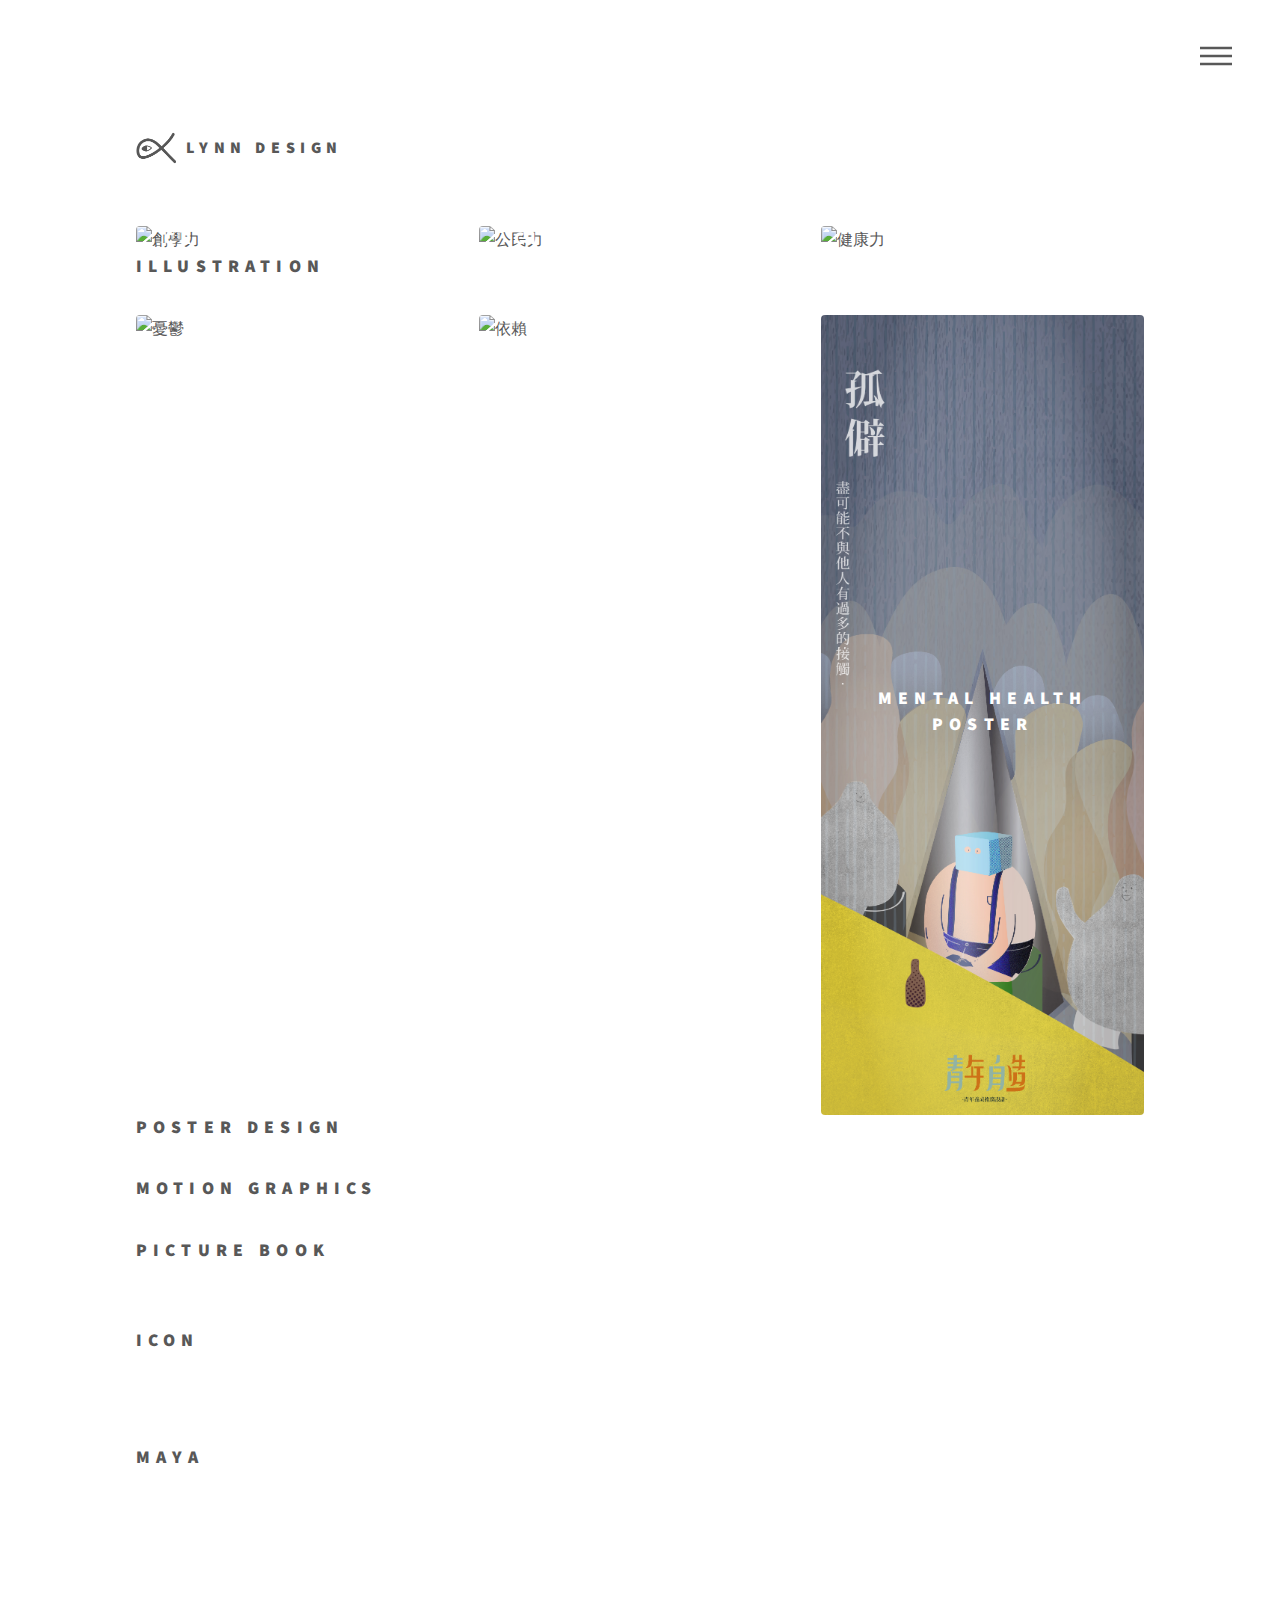
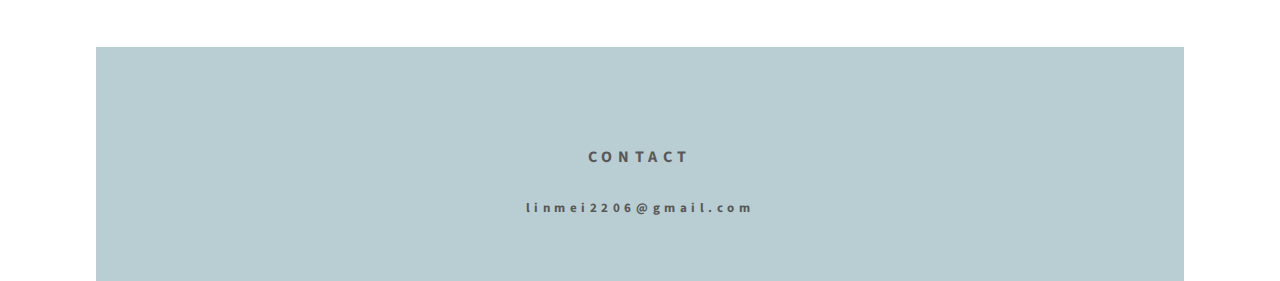
==== index.html @ 7eb2301a "Update index.html" ====
<!DOCTYPE HTML>
<!--
	Phantom by HTML5 UP
	html5up.net | @ajlkn
	Free for personal and commercial use under the CCA 3.0 license (html5up.net/license)
-->
<html>
	<head>
		<title>Lynn Design</title>
		<meta charset="utf-8" />
		<meta name="viewport" content="width=device-width, initial-scale=1, user-scalable=no" />
         <link rel="icon" type="images/png" href="images/logo.png">
         
<link rel="Bookmark" type="images/png" href="images/logo.png"/>
		<link rel="stylesheet" href="assets/css/main.css" />
        
		<noscript><link rel="stylesheet" href="assets/css/noscript.css" /></noscript>
	</head>
	<body class="is-preload">
		<!-- Wrapper -->
			<div id="wrapper">

				<!-- Header -->
					<header id="header">
						<div class="inner">

							<!-- Logo -->
								<a href="index.html" class="logo"><span class="title"><a href="index.html" class="logo"><span class="symbol"><img src="images/logo.png" alt="" /></span><span class="title">Lynn Design<span></a>

							<!-- Nav -->
								<nav>
									<ul>
										<li><a href="#menu">Menu</a></li>
									</ul>
								</nav>

						</div>
					</header>

				<!-- Menu -->
					<nav id="menu">
						<h2>Menu</h2>
						<ul>
                            <li><a href="index.html">Home</a></li>
							<li><a href="about.html">About Me</a></li>
							<li><a href="illustration.html">Illustration</a></li>
							<li><a href="poster.html">Poster Design</a></li>
							<li><a href="motion.html">Motion Graphics</a></li>
							<li><a href="picture.html">Picture Book</a></li>
                          <li><a href="icon.html">Icon</a></li>
                            <li><a href="maya.html">Maya</a></li>
                            <li><a href="product.html">Product Design</a></li>
						</ul>
					</nav>

				<!-- Main -->
					<div id="main">
						<div class="inner">
							<header>
															</header>
                                                            <p>
                                                            </p>
                                                            <p>
                                                            </p>
                                                            
							<section class="tiles">
								<article class="style1">
									<span class="image">
										<img src="images/pic01.jpg" alt="創學力" />
									</span>
									<a href="illustration.html">
										<h2>creative studying</h2>
										<div class="content">
											<p><h4>Youth Policy Paper-Young Makers</h4></p>
										</div>
									</a>
								</article>
								<article class="style2">
									<span class="image">
										<img src="images/pic02.jpg" alt="公民力" />
									</span>
									<a href="illustration.html">
										<h2>Civic Competence</h2>
										<div class="content">
											<p><h4>Youth Policy Paper-Young Makers</h4></p>
										</div>
									</a>
								</article>
								<article class="style3">
									<span class="image">
										<img src="images/pic03.jpg" alt="健康力" />
									</span>
								  <a href="illustration.html">
										<h2>Health</h2>
								  <div class="content">
											<p><h4>Youth Policy Paper-Young Makers</h4></p>
									  </div>
								  </a></article></section>
                                        <h2>illustration</h2>
                                        
                                     
								</article>
                                <section class="tiles">
								<article class="style4">
									<span class="image">
										<img src="images/pic16.jpg" alt="憂鬱" />
									</span>
									<a href="poster.html">
										<h2>mental health poster</h2>
										<div class="content">
									    <p><h4>melancholy</h4></p>
										</div>
									</a>
								</article>
								<article class="style5">
									<span class="image">
										<img src="images/pic18.jpg" alt="依賴" />
									</span>
									<a href="poster.html">
										<h2>mental health poster</h2>
										<div class="content">
											<p><h4>depend</h4></p>
										</div>
									</a>
								</article>
							  <article class="style6">
									<span class="image">
									<img src="images/pic19.jpg" alt="孤僻" />
									</span>
									<a href="poster.html">
										<h2>mental health poster</h2>
										<div class="content">
											<p><h4>unsocial</h4></p>
										</div>
									</a></article></section>
                                    
                                <h2>Poster Design</h2>
                                 
								</article>
                                <section class="tiles">
								<article class="style2">
									<span class="image">
										<img src="images/pic20.gif" alt="" />
									</span>
									<a href="motion.html">
										<h2></h2>
										<div class="content">
											<p></p>
										</div>
									</a>
								</article>
								<article class="style3">
									<span class="image">
										<img src="images/pic21.gif" alt="" />
									</span>
									<a href="motion.html">
										<h2></h2>
										<div class="content">
											<p></p>
										</div>
									</a>
								</article>
								<article class="style1">
									<span class="image">
										<img src="images/pic22.gif" alt="" />
									</span>
									<a href="motion.html">
										<h2></h2>
										<div class="content">
											<p></p>
										</div>
									</a></article></section>
                                    
                                    <h2>Motion Graphics</h2>
                                  
                                    
								</article>
                                <section class="tiles">
								<article class="style6">
									<span class="image">
										<img src="images/pic24.PNG" alt="" />
									</span>
									<a href="picture.html">
										<h3>Fox's Counterattack</h3>
										<div class="content">
											
										</div>
									</a></article></section>
                                      <h2>picture book</h2>
                                      
                                     
								</article>
                                <section class="tiles">
								<article class="style4">
									<span class="image">
										<img src="images/pic33.png" alt="" />
									</span>
									<a href="icon.html">
										<h2>App Icon</h2>
										<div class="content">
											<p></p>
										</div>
									</a>
								</article>
							</section>
                            <br><h2>icon</h2></br>
                            
                        
                                <section class="tiles">
								<article class="style4">
									<span class="image">
										<img src="images/pic34.jpg" alt="" />
									</span>
									<a href="maya.html">
										<h2>project 1</h2>
										<div class="content">
											<p></p>
										</div>
									</a>
                                </article>
                                
								<article class="style4">
									<span class="image">
										<img src="images/pic38.jpg" alt="" />
									</span>
									<a href="maya.html">
										<h2>project 2</h2>
										<div class="content">
											<p></p>
										</div>
									</a>
								</article>
							</section>
                            <br><h2>maya</h2></br>
						</div>
					</div>

				<p>
				      <!-- Footer -->
				      <footer id="footer" style="
                                        width: 100%;
									    max-width: 68em;
									    margin: 0 auto;">
    </p>
			   
    <p style="text-align:center;font-weight: bold;letter-spacing: 0.35em;
padding-bottom" 10px;color: white;">CONTACT</p>
						
<p style="text-align: center;padding-top: 10px;    letter-spacing: 0.35em;
									    font-size: 13px;
									">
<a href="mailto:linmei2206@gmail.com" style="
                                           
									    margin-top: 50px;
									    font-weight: bold;
									">linmei2206@gmail.com</a>
							</section>
								  

			</div>
            

		<!-- Scripts -->
			<script src="assets/js/jquery.min.js"></script>
			<script src="assets/js/browser.min.js"></script>
			<script src="assets/js/breakpoints.min.js"></script>
			<script src="assets/js/util.js"></script>
			<script src="assets/js/main.js"></script>

	</body>
</html>
---- assets/css/main.css ----
@import url(fontawesome-all.min.css);
@import url("https://fonts.googleapis.com/css?family=Source+Sans+Pro:300,700,900");

/*
	Phantom by HTML5 UP
	html5up.net | @ajlkn
	Free for personal and commercial use under the CCA 3.0 license (html5up.net/license)
*/

html, body, div, span, applet, object,
iframe, h1, h2, h3, h4, h5, h6, p, blockquote,
pre, a, abbr, acronym, address, big, cite,
code, del, dfn, em, img, ins, kbd, q, s, samp,
small, strike, strong, sub, sup, tt, var, b,
u, i, center, dl, dt, dd, ol, ul, li, fieldset,
form, label, legend, table, caption, tbody,
tfoot, thead, tr, th, td, article, aside,
canvas, details, embed, figure, figcaption,
footer, header, hgroup, menu, nav, output, ruby,
section, summary, time, mark, audio, video {
	margin: 0;
	padding: 0;
	border: 0;
	font-size: 100%;
	font: inherit;
	vertical-align: baseline;}

article, aside, details, figcaption, figure,
footer, header, hgroup, menu, nav, section {
	display: block;}

body {
	line-height: 1;
}

ol, ul {
	list-style: none;
}

blockquote, q {
	quotes: none;
}

	blockquote:before, blockquote:after, q:before, q:after {
		content: '';
		content: none;
	}

table {
	border-collapse: collapse;
	border-spacing: 0;
}

body {
	-webkit-text-size-adjust: none;
}

mark {
	background-color: transparent;
	color: inherit;
}

input::-moz-focus-inner {
	border: 0;
	padding: 0;
}

input, select, textarea {
	-moz-appearance: none;
	-webkit-appearance: none;
	-ms-appearance: none;
	appearance: none;
}

/* Basic */

	@-ms-viewport {
		width: device-width;
	}

	body {
		-ms-overflow-style: scrollbar;
	}

	@media screen and (max-width: 480px) {

		html, body {
			min-width: 320px;
		}

	}

	html {
		box-sizing: border-box;
	}

	*, *:before, *:after {
		box-sizing: inherit;
	}

	body {
		background: #ffffff;
	}

		body.is-preload *, body.is-preload *:before, body.is-preload *:after {
			-moz-animation: none !important;
			-webkit-animation: none !important;
			-ms-animation: none !important;
			animation: none !important;
			-moz-transition: none !important;
			-webkit-transition: none !important;
			-ms-transition: none !important;
			transition: none !important;
		}

/* Type */

	body, input, select, textarea {
		color: #585858;
		font-family: "Source Sans Pro", Helvetica, sans-serif;
		font-size: 16pt;
		font-weight: 300;
		line-height: 1.75;
	}

		@media screen and (max-width: 1680px) {

			body, input, select, textarea {
				font-size: 14pt;
			}

		}

		@media screen and (max-width: 1280px) {

			body, input, select, textarea {
				font-size: 12pt;
			}

		}

	a {
		-moz-transition: border-bottom-color 0.2s ease, color 0.2s ease;
		-webkit-transition: border-bottom-color 0.2s ease, color 0.2s ease;
		-ms-transition: border-bottom-color 0.2s ease, color 0.2s ease;
		transition: border-bottom-color 0.2s ease, color 0.2s ease;
		text-decoration: none;
		color: #585858;
	}

		a:hover {
			border-bottom-color: transparent;
			color: #D1E3D8 !important;
		}

	strong, b {
		font-weight: 900;
	}

	em, i {
		font-style: italic;
	}

	p {
		margin: 0 0 1em 0;
	}

	h1 {
		font-size: 2.75em;
		font-weight: 700;
		line-height: 1.3;
		margin: 0 0 1em 0;
		letter-spacing: -0.035em;
	}

		h1 a {
			color: inherit;
		}

		@media screen and (max-width: 736px) {

			h1 {
				font-size: 2em;
				margin: 0 0 1em 0;
			}

		}

		@media screen and (max-width: 360px) {

			h1 {
				font-size: 1.75em;
			}

		}

	h2, h3, h4, h5, h6 {
		font-weight: 900;
		line-height: 1.5;
		margin: 0 0 2em 0;
		text-transform: uppercase;
		letter-spacing: 0.35em;
	}

		h2 a, h3 a, h4 a, h5 a, h6 a {
			color: inherit;
		}

	h2 {
		font-size: 1.1em;
	}

	h3 {
		font-size: 1em;
	}

	h4 {
		font-size: 0.8em;
	}

	h5 {
		font-size: 0.8em;
	}

	h6 {
		font-size: 0.8em;
	}

	@media screen and (max-width: 980px) {

		h1 br, h2 br, h3 br, h4 br, h5 br, h6 br {
			display: none;
		}

	}

	@media screen and (max-width: 736px) {

		h2 {
			font-size: 1em;
		}

		h3 {
			font-size: 0.8em;
		}

	}

	sub {
		font-size: 0.8em;
		position: relative;
		top: 0.5em;
	}

	sup {
		font-size: 0.8em;
		position: relative;
		top: -0.5em;
	}

	blockquote {
		border-left: solid 4px #c9c9c9;
		font-style: italic;
		margin: 0 0 2em 0;
		padding: 0.5em 0 0.5em 2em;
	}

	code {
		background: rgba(144, 144, 144, 0.075);
		border-radius: 4px;
		border: solid 1px #c9c9c9;
		font-family: "Courier New", monospace;
		font-size: 0.9em;
		margin: 0 0.25em;
		padding: 0.25em 0.65em;
	}

	pre {
		-webkit-overflow-scrolling: touch;
		font-family: "Courier New", monospace;
		font-size: 0.9em;
		margin: 0 0 2em 0;
	}

		pre code {
			display: block;
			line-height: 1.75;
			padding: 1em 1.5em;
			overflow-x: auto;
		}

	hr {
		border: 0;
		border-bottom: solid 1px #c9c9c9;
		margin: 2em 0;
	}

		hr.major {
			margin: 3em 0;
		}

	.align-left {
		text-align: left;
	}

	.align-center {
		text-align: center;
	}

	.align-right {
		text-align: right;
	}

/* Row */

	.row {
		display: flex;
		flex-wrap: wrap;
		box-sizing: border-box;
		align-items: stretch;
	}

		.row > * {
			box-sizing: border-box;
		}

		.row.gtr-uniform > * > :last-child {
			margin-bottom: 0;
		}

		.row.aln-left {
			justify-content: flex-start;
		}

		.row.aln-center {
			justify-content: center;
		}

		.row.aln-right {
			justify-content: flex-end;
		}

		.row.aln-top {
			align-items: flex-start;
		}

		.row.aln-middle {
			align-items: center;
		}

		.row.aln-bottom {
			align-items: flex-end;
		}

		.row > .imp {
			order: -1;
		}

		.row > .col-1 {
			width: 8.33333%;
		}

		.row > .off-1 {
			margin-left: 8.33333%;
		}

		.row > .col-2 {
			width: 16.66667%;
		}

		.row > .off-2 {
			margin-left: 16.66667%;
		}

		.row > .col-3 {
			width: 25%;
		}

		.row > .off-3 {
			margin-left: 25%;
		}

		.row > .col-4 {
			width: 33.33333%;
		}

		.row > .off-4 {
			margin-left: 33.33333%;
		}

		.row > .col-5 {
			width: 41.66667%;
		}

		.row > .off-5 {
			margin-left: 41.66667%;
		}

		.row > .col-6 {
			width: 50%;
		}

		.row > .off-6 {
			margin-left: 50%;
		}

		.row > .col-7 {
			width: 58.33333%;
		}

		.row > .off-7 {
			margin-left: 58.33333%;
		}

		.row > .col-8 {
			width: 66.66667%;
		}

		.row > .off-8 {
			margin-left: 66.66667%;
		}

		.row > .col-9 {
			width: 75%;
		}

		.row > .off-9 {
			margin-left: 75%;
		}

		.row > .col-10 {
			width: 83.33333%;
		}

		.row > .off-10 {
			margin-left: 83.33333%;
		}

		.row > .col-11 {
			width: 91.66667%;
		}

		.row > .off-11 {
			margin-left: 91.66667%;
		}

		.row > .col-12 {
			width: 100%;
		}

		.row > .off-12 {
			margin-left: 100%;
		}

		.row.gtr-0 {
			margin-top: 0;
			margin-left: 0em;
		}

			.row.gtr-0 > * {
				padding: 0 0 0 0em;
			}

			.row.gtr-0.gtr-uniform {
				margin-top: 0em;
			}

				.row.gtr-0.gtr-uniform > * {
					padding-top: 0em;
				}

		.row.gtr-25 {
			margin-top: 0;
			margin-left: -0.5em;
		}

			.row.gtr-25 > * {
				padding: 0 0 0 0.5em;
			}

			.row.gtr-25.gtr-uniform {
				margin-top: -0.5em;
			}

				.row.gtr-25.gtr-uniform > * {
					padding-top: 0.5em;
				}

		.row.gtr-50 {
			margin-top: 0;
			margin-left: -1em;
		}

			.row.gtr-50 > * {
				padding: 0 0 0 1em;
			}

			.row.gtr-50.gtr-uniform {
				margin-top: -1em;
			}

				.row.gtr-50.gtr-uniform > * {
					padding-top: 1em;
				}

		.row {
			margin-top: 0;
			margin-left: -2em;
		}

			.row > * {
				padding: 0 0 0 2em;
			}

			.row.gtr-uniform {
				margin-top: -2em;
			}

				.row.gtr-uniform > * {
					padding-top: 2em;
				}

		.row.gtr-150 {
			margin-top: 0;
			margin-left: -3em;
		}

			.row.gtr-150 > * {
				padding: 0 0 0 3em;
			}

			.row.gtr-150.gtr-uniform {
				margin-top: -3em;
			}

				.row.gtr-150.gtr-uniform > * {
					padding-top: 3em;
				}

		.row.gtr-200 {
			margin-top: 0;
			margin-left: -4em;
		}

			.row.gtr-200 > * {
				padding: 0 0 0 4em;
			}

			.row.gtr-200.gtr-uniform {
				margin-top: -4em;
			}

				.row.gtr-200.gtr-uniform > * {
					padding-top: 4em;
				}

		@media screen and (max-width: 1680px) {

			.row {
				display: flex;
				flex-wrap: wrap;
				box-sizing: border-box;
				align-items: stretch;
			}

				.row > * {
					box-sizing: border-box;
				}

				.row.gtr-uniform > * > :last-child {
					margin-bottom: 0;
				}

				.row.aln-left {
					justify-content: flex-start;
				}

				.row.aln-center {
					justify-content: center;
				}

				.row.aln-right {
					justify-content: flex-end;
				}

				.row.aln-top {
					align-items: flex-start;
				}

				.row.aln-middle {
					align-items: center;
				}

				.row.aln-bottom {
					align-items: flex-end;
				}

				.row > .imp-xlarge {
					order: -1;
				}

				.row > .col-1-xlarge {
					width: 8.33333%;
				}

				.row > .off-1-xlarge {
					margin-left: 8.33333%;
				}

				.row > .col-2-xlarge {
					width: 16.66667%;
				}

				.row > .off-2-xlarge {
					margin-left: 16.66667%;
				}

				.row > .col-3-xlarge {
					width: 25%;
				}

				.row > .off-3-xlarge {
					margin-left: 25%;
				}

				.row > .col-4-xlarge {
					width: 33.33333%;
				}

				.row > .off-4-xlarge {
					margin-left: 33.33333%;
				}

				.row > .col-5-xlarge {
					width: 41.66667%;
				}

				.row > .off-5-xlarge {
					margin-left: 41.66667%;
				}

				.row > .col-6-xlarge {
					width: 50%;
				}

				.row > .off-6-xlarge {
					margin-left: 50%;
				}

				.row > .col-7-xlarge {
					width: 58.33333%;
				}

				.row > .off-7-xlarge {
					margin-left: 58.33333%;
				}

				.row > .col-8-xlarge {
					width: 66.66667%;
				}

				.row > .off-8-xlarge {
					margin-left: 66.66667%;
				}

				.row > .col-9-xlarge {
					width: 75%;
				}

				.row > .off-9-xlarge {
					margin-left: 75%;
				}

				.row > .col-10-xlarge {
					width: 83.33333%;
				}

				.row > .off-10-xlarge {
					margin-left: 83.33333%;
				}

				.row > .col-11-xlarge {
					width: 91.66667%;
				}

				.row > .off-11-xlarge {
					margin-left: 91.66667%;
				}

				.row > .col-12-xlarge {
					width: 100%;
				}

				.row > .off-12-xlarge {
					margin-left: 100%;
				}

				.row.gtr-0 {
					margin-top: 0;
					margin-left: 0em;
				}

					.row.gtr-0 > * {
						padding: 0 0 0 0em;
					}

					.row.gtr-0.gtr-uniform {
						margin-top: 0em;
					}

						.row.gtr-0.gtr-uniform > * {
							padding-top: 0em;
						}

				.row.gtr-25 {
					margin-top: 0;
					margin-left: -0.5em;
				}

					.row.gtr-25 > * {
						padding: 0 0 0 0.5em;
					}

					.row.gtr-25.gtr-uniform {
						margin-top: -0.5em;
					}

						.row.gtr-25.gtr-uniform > * {
							padding-top: 0.5em;
						}

				.row.gtr-50 {
					margin-top: 0;
					margin-left: -1em;
				}

					.row.gtr-50 > * {
						padding: 0 0 0 1em;
					}

					.row.gtr-50.gtr-uniform {
						margin-top: -1em;
					}

						.row.gtr-50.gtr-uniform > * {
							padding-top: 1em;
						}

				.row {
					margin-top: 0;
					margin-left: -2em;
				}

					.row > * {
						padding: 0 0 0 2em;
					}

					.row.gtr-uniform {
						margin-top: -2em;
					}

						.row.gtr-uniform > * {
							padding-top: 2em;
						}

				.row.gtr-150 {
					margin-top: 0;
					margin-left: -3em;
				}

					.row.gtr-150 > * {
						padding: 0 0 0 3em;
					}

					.row.gtr-150.gtr-uniform {
						margin-top: -3em;
					}

						.row.gtr-150.gtr-uniform > * {
							padding-top: 3em;
						}

				.row.gtr-200 {
					margin-top: 0;
					margin-left: -4em;
				}

					.row.gtr-200 > * {
						padding: 0 0 0 4em;
					}

					.row.gtr-200.gtr-uniform {
						margin-top: -4em;
					}

						.row.gtr-200.gtr-uniform > * {
							padding-top: 4em;
						}

		}

		@media screen and (max-width: 1280px) {

			.row {
				display: flex;
				flex-wrap: wrap;
				box-sizing: border-box;
				align-items: stretch;
			}

				.row > * {
					box-sizing: border-box;
				}

				.row.gtr-uniform > * > :last-child {
					margin-bottom: 0;
				}

				.row.aln-left {
					justify-content: flex-start;
				}

				.row.aln-center {
					justify-content: center;
				}

				.row.aln-right {
					justify-content: flex-end;
				}

				.row.aln-top {
					align-items: flex-start;
				}

				.row.aln-middle {
					align-items: center;
				}

				.row.aln-bottom {
					align-items: flex-end;
				}

				.row > .imp-large {
					order: -1;
				}

				.row > .col-1-large {
					width: 8.33333%;
				}

				.row > .off-1-large {
					margin-left: 8.33333%;
				}

				.row > .col-2-large {
					width: 16.66667%;
				}

				.row > .off-2-large {
					margin-left: 16.66667%;
				}

				.row > .col-3-large {
					width: 25%;
				}

				.row > .off-3-large {
					margin-left: 25%;
				}

				.row > .col-4-large {
					width: 33.33333%;
				}

				.row > .off-4-large {
					margin-left: 33.33333%;
				}

				.row > .col-5-large {
					width: 41.66667%;
				}

				.row > .off-5-large {
					margin-left: 41.66667%;
				}

				.row > .col-6-large {
					width: 50%;
				}

				.row > .off-6-large {
					margin-left: 50%;
				}

				.row > .col-7-large {
					width: 58.33333%;
				}

				.row > .off-7-large {
					margin-left: 58.33333%;
				}

				.row > .col-8-large {
					width: 66.66667%;
				}

				.row > .off-8-large {
					margin-left: 66.66667%;
				}

				.row > .col-9-large {
					width: 75%;
				}

				.row > .off-9-large {
					margin-left: 75%;
				}

				.row > .col-10-large {
					width: 83.33333%;
				}

				.row > .off-10-large {
					margin-left: 83.33333%;
				}

				.row > .col-11-large {
					width: 91.66667%;
				}

				.row > .off-11-large {
					margin-left: 91.66667%;
				}

				.row > .col-12-large {
					width: 100%;
				}

				.row > .off-12-large {
					margin-left: 100%;
				}

				.row.gtr-0 {
					margin-top: 0;
					margin-left: 0em;
				}

					.row.gtr-0 > * {
						padding: 0 0 0 0em;
					}

					.row.gtr-0.gtr-uniform {
						margin-top: 0em;
					}

						.row.gtr-0.gtr-uniform > * {
							padding-top: 0em;
						}

				.row.gtr-25 {
					margin-top: 0;
					margin-left: -0.5em;
				}

					.row.gtr-25 > * {
						padding: 0 0 0 0.5em;
					}

					.row.gtr-25.gtr-uniform {
						margin-top: -0.5em;
					}

						.row.gtr-25.gtr-uniform > * {
							padding-top: 0.5em;
						}

				.row.gtr-50 {
					margin-top: 0;
					margin-left: -1em;
				}

					.row.gtr-50 > * {
						padding: 0 0 0 1em;
					}

					.row.gtr-50.gtr-uniform {
						margin-top: -1em;
					}

						.row.gtr-50.gtr-uniform > * {
							padding-top: 1em;
						}

				.row {
					margin-top: 0;
					margin-left: -2em;
				}

					.row > * {
						padding: 0 0 0 2em;
					}

					.row.gtr-uniform {
						margin-top: -2em;
					}

						.row.gtr-uniform > * {
							padding-top: 2em;
						}

				.row.gtr-150 {
					margin-top: 0;
					margin-left: -3em;
				}

					.row.gtr-150 > * {
						padding: 0 0 0 3em;
					}

					.row.gtr-150.gtr-uniform {
						margin-top: -3em;
					}

						.row.gtr-150.gtr-uniform > * {
							padding-top: 3em;
						}

				.row.gtr-200 {
					margin-top: 0;
					margin-left: -4em;
				}

					.row.gtr-200 > * {
						padding: 0 0 0 4em;
					}

					.row.gtr-200.gtr-uniform {
						margin-top: -4em;
					}

						.row.gtr-200.gtr-uniform > * {
							padding-top: 4em;
						}

		}

		@media screen and (max-width: 980px) {

			.row {
				display: flex;
				flex-wrap: wrap;
				box-sizing: border-box;
				align-items: stretch;
			}

				.row > * {
					box-sizing: border-box;
				}

				.row.gtr-uniform > * > :last-child {
					margin-bottom: 0;
				}

				.row.aln-left {
					justify-content: flex-start;
				}

				.row.aln-center {
					justify-content: center;
				}

				.row.aln-right {
					justify-content: flex-end;
				}

				.row.aln-top {
					align-items: flex-start;
				}

				.row.aln-middle {
					align-items: center;
				}

				.row.aln-bottom {
					align-items: flex-end;
				}

				.row > .imp-medium {
					order: -1;
				}

				.row > .col-1-medium {
					width: 8.33333%;
				}

				.row > .off-1-medium {
					margin-left: 8.33333%;
				}

				.row > .col-2-medium {
					width: 16.66667%;
				}

				.row > .off-2-medium {
					margin-left: 16.66667%;
				}

				.row > .col-3-medium {
					width: 25%;
				}

				.row > .off-3-medium {
					margin-left: 25%;
				}

				.row > .col-4-medium {
					width: 33.33333%;
				}

				.row > .off-4-medium {
					margin-left: 33.33333%;
				}

				.row > .col-5-medium {
					width: 41.66667%;
				}

				.row > .off-5-medium {
					margin-left: 41.66667%;
				}

				.row > .col-6-medium {
					width: 50%;
				}

				.row > .off-6-medium {
					margin-left: 50%;
				}

				.row > .col-7-medium {
					width: 58.33333%;
				}

				.row > .off-7-medium {
					margin-left: 58.33333%;
				}

				.row > .col-8-medium {
					width: 66.66667%;
				}

				.row > .off-8-medium {
					margin-left: 66.66667%;
				}

				.row > .col-9-medium {
					width: 75%;
				}

				.row > .off-9-medium {
					margin-left: 75%;
				}

				.row > .col-10-medium {
					width: 83.33333%;
				}

				.row > .off-10-medium {
					margin-left: 83.33333%;
				}

				.row > .col-11-medium {
					width: 91.66667%;
				}

				.row > .off-11-medium {
					margin-left: 91.66667%;
				}

				.row > .col-12-medium {
					width: 100%;
				}

				.row > .off-12-medium {
					margin-left: 100%;
				}

				.row.gtr-0 {
					margin-top: 0;
					margin-left: 0em;
				}

					.row.gtr-0 > * {
						padding: 0 0 0 0em;
					}

					.row.gtr-0.gtr-uniform {
						margin-top: 0em;
					}

						.row.gtr-0.gtr-uniform > * {
							padding-top: 0em;
						}

				.row.gtr-25 {
					margin-top: 0;
					margin-left: -0.375em;
				}

					.row.gtr-25 > * {
						padding: 0 0 0 0.375em;
					}

					.row.gtr-25.gtr-uniform {
						margin-top: -0.375em;
					}

						.row.gtr-25.gtr-uniform > * {
							padding-top: 0.375em;
						}

				.row.gtr-50 {
					margin-top: 0;
					margin-left: -0.75em;
				}

					.row.gtr-50 > * {
						padding: 0 0 0 0.75em;
					}

					.row.gtr-50.gtr-uniform {
						margin-top: -0.75em;
					}

						.row.gtr-50.gtr-uniform > * {
							padding-top: 0.75em;
						}

				.row {
					margin-top: 0;
					margin-left: -1.5em;
				}

					.row > * {
						padding: 0 0 0 1.5em;
					}

					.row.gtr-uniform {
						margin-top: -1.5em;
					}

						.row.gtr-uniform > * {
							padding-top: 1.5em;
						}

				.row.gtr-150 {
					margin-top: 0;
					margin-left: -2.25em;
				}

					.row.gtr-150 > * {
						padding: 0 0 0 2.25em;
					}

					.row.gtr-150.gtr-uniform {
						margin-top: -2.25em;
					}

						.row.gtr-150.gtr-uniform > * {
							padding-top: 2.25em;
						}

				.row.gtr-200 {
					margin-top: 0;
					margin-left: -3em;
				}

					.row.gtr-200 > * {
						padding: 0 0 0 3em;
					}

					.row.gtr-200.gtr-uniform {
						margin-top: -3em;
					}

						.row.gtr-200.gtr-uniform > * {
							padding-top: 3em;
						}

		}

		@media screen and (max-width: 736px) {

			.row {
				display: flex;
				flex-wrap: wrap;
				box-sizing: border-box;
				align-items: stretch;
			}

				.row > * {
					box-sizing: border-box;
				}

				.row.gtr-uniform > * > :last-child {
					margin-bottom: 0;
				}

				.row.aln-left {
					justify-content: flex-start;
				}

				.row.aln-center {
					justify-content: center;
				}

				.row.aln-right {
					justify-content: flex-end;
				}

				.row.aln-top {
					align-items: flex-start;
				}

				.row.aln-middle {
					align-items: center;
				}

				.row.aln-bottom {
					align-items: flex-end;
				}

				.row > .imp-small {
					order: -1;
				}

				.row > .col-1-small {
					width: 8.33333%;
				}

				.row > .off-1-small {
					margin-left: 8.33333%;
				}

				.row > .col-2-small {
					width: 16.66667%;
				}

				.row > .off-2-small {
					margin-left: 16.66667%;
				}

				.row > .col-3-small {
					width: 25%;
				}

				.row > .off-3-small {
					margin-left: 25%;
				}

				.row > .col-4-small {
					width: 33.33333%;
				}

				.row > .off-4-small {
					margin-left: 33.33333%;
				}

				.row > .col-5-small {
					width: 41.66667%;
				}

				.row > .off-5-small {
					margin-left: 41.66667%;
				}

				.row > .col-6-small {
					width: 50%;
				}

				.row > .off-6-small {
					margin-left: 50%;
				}

				.row > .col-7-small {
					width: 58.33333%;
				}

				.row > .off-7-small {
					margin-left: 58.33333%;
				}

				.row > .col-8-small {
					width: 66.66667%;
				}

				.row > .off-8-small {
					margin-left: 66.66667%;
				}

				.row > .col-9-small {
					width: 75%;
				}

				.row > .off-9-small {
					margin-left: 75%;
				}

				.row > .col-10-small {
					width: 83.33333%;
				}

				.row > .off-10-small {
					margin-left: 83.33333%;
				}

				.row > .col-11-small {
					width: 91.66667%;
				}

				.row > .off-11-small {
					margin-left: 91.66667%;
				}

				.row > .col-12-small {
					width: 100%;
				}

				.row > .off-12-small {
					margin-left: 100%;
				}

				.row.gtr-0 {
					margin-top: 0;
					margin-left: 0em;
				}

					.row.gtr-0 > * {
						padding: 0 0 0 0em;
					}

					.row.gtr-0.gtr-uniform {
						margin-top: 0em;
					}

						.row.gtr-0.gtr-uniform > * {
							padding-top: 0em;
						}

				.row.gtr-25 {
					margin-top: 0;
					margin-left: -0.25em;
				}

					.row.gtr-25 > * {
						padding: 0 0 0 0.25em;
					}

					.row.gtr-25.gtr-uniform {
						margin-top: -0.25em;
					}

						.row.gtr-25.gtr-uniform > * {
							padding-top: 0.25em;
						}

				.row.gtr-50 {
					margin-top: 0;
					margin-left: -0.5em;
				}

					.row.gtr-50 > * {
						padding: 0 0 0 0.5em;
					}

					.row.gtr-50.gtr-uniform {
						margin-top: -0.5em;
					}

						.row.gtr-50.gtr-uniform > * {
							padding-top: 0.5em;
						}

				.row {
					margin-top: 0;
					margin-left: -1em;
				}

					.row > * {
						padding: 0 0 0 1em;
					}

					.row.gtr-uniform {
						margin-top: -1em;
					}

						.row.gtr-uniform > * {
							padding-top: 1em;
						}

				.row.gtr-150 {
					margin-top: 0;
					margin-left: -1.5em;
				}

					.row.gtr-150 > * {
						padding: 0 0 0 1.5em;
					}

					.row.gtr-150.gtr-uniform {
						margin-top: -1.5em;
					}

						.row.gtr-150.gtr-uniform > * {
							padding-top: 1.5em;
						}

				.row.gtr-200 {
					margin-top: 0;
					margin-left: -2em;
				}

					.row.gtr-200 > * {
						padding: 0 0 0 2em;
					}

					.row.gtr-200.gtr-uniform {
						margin-top: -2em;
					}

						.row.gtr-200.gtr-uniform > * {
							padding-top: 2em;
						}

		}

		@media screen and (max-width: 480px) {

			.row {
				display: flex;
				flex-wrap: wrap;
				box-sizing: border-box;
				align-items: stretch;
			}

				.row > * {
					box-sizing: border-box;
				}

				.row.gtr-uniform > * > :last-child {
					margin-bottom: 0;
				}

				.row.aln-left {
					justify-content: flex-start;
				}

				.row.aln-center {
					justify-content: center;
				}

				.row.aln-right {
					justify-content: flex-end;
				}

				.row.aln-top {
					align-items: flex-start;
				}

				.row.aln-middle {
					align-items: center;
				}

				.row.aln-bottom {
					align-items: flex-end;
				}

				.row > .imp-xsmall {
					order: -1;
				}

				.row > .col-1-xsmall {
					width: 8.33333%;
				}

				.row > .off-1-xsmall {
					margin-left: 8.33333%;
				}

				.row > .col-2-xsmall {
					width: 16.66667%;
				}

				.row > .off-2-xsmall {
					margin-left: 16.66667%;
				}

				.row > .col-3-xsmall {
					width: 25%;
				}

				.row > .off-3-xsmall {
					margin-left: 25%;
				}

				.row > .col-4-xsmall {
					width: 33.33333%;
				}

				.row > .off-4-xsmall {
					margin-left: 33.33333%;
				}

				.row > .col-5-xsmall {
					width: 41.66667%;
				}

				.row > .off-5-xsmall {
					margin-left: 41.66667%;
				}

				.row > .col-6-xsmall {
					width: 50%;
				}

				.row > .off-6-xsmall {
					margin-left: 50%;
				}

				.row > .col-7-xsmall {
					width: 58.33333%;
				}

				.row > .off-7-xsmall {
					margin-left: 58.33333%;
				}

				.row > .col-8-xsmall {
					width: 66.66667%;
				}

				.row > .off-8-xsmall {
					margin-left: 66.66667%;
				}

				.row > .col-9-xsmall {
					width: 75%;
				}

				.row > .off-9-xsmall {
					margin-left: 75%;
				}

				.row > .col-10-xsmall {
					width: 83.33333%;
				}

				.row > .off-10-xsmall {
					margin-left: 83.33333%;
				}

				.row > .col-11-xsmall {
					width: 91.66667%;
				}

				.row > .off-11-xsmall {
					margin-left: 91.66667%;
				}

				.row > .col-12-xsmall {
					width: 100%;
				}

				.row > .off-12-xsmall {
					margin-left: 100%;
				}

				.row.gtr-0 {
					margin-top: 0;
					margin-left: 0em;
				}

					.row.gtr-0 > * {
						padding: 0 0 0 0em;
					}

					.row.gtr-0.gtr-uniform {
						margin-top: 0em;
					}

						.row.gtr-0.gtr-uniform > * {
							padding-top: 0em;
						}

				.row.gtr-25 {
					margin-top: 0;
					margin-left: -0.25em;
				}

					.row.gtr-25 > * {
						padding: 0 0 0 0.25em;
					}

					.row.gtr-25.gtr-uniform {
						margin-top: -0.25em;
					}

						.row.gtr-25.gtr-uniform > * {
							padding-top: 0.25em;
						}

				.row.gtr-50 {
					margin-top: 0;
					margin-left: -0.5em;
				}

					.row.gtr-50 > * {
						padding: 0 0 0 0.5em;
					}

					.row.gtr-50.gtr-uniform {
						margin-top: -0.5em;
					}

						.row.gtr-50.gtr-uniform > * {
							padding-top: 0.5em;
						}

				.row {
					margin-top: 0;
					margin-left: -1em;
				}

					.row > * {
						padding: 0 0 0 1em;
					}

					.row.gtr-uniform {
						margin-top: -1em;
					}

						.row.gtr-uniform > * {
							padding-top: 1em;
						}

				.row.gtr-150 {
					margin-top: 0;
					margin-left: -1.5em;
				}

					.row.gtr-150 > * {
						padding: 0 0 0 1.5em;
					}

					.row.gtr-150.gtr-uniform {
						margin-top: -1.5em;
					}

						.row.gtr-150.gtr-uniform > * {
							padding-top: 1.5em;
						}

				.row.gtr-200 {
					margin-top: 0;
					margin-left: -2em;
				}

					.row.gtr-200 > * {
						padding: 0 0 0 2em;
					}

					.row.gtr-200.gtr-uniform {
						margin-top: -2em;
					}

						.row.gtr-200.gtr-uniform > * {
							padding-top: 2em;
						}

		}

/* Section/Article */

	section.special, article.special {
		text-align: center;
	}

	header p {
		margin-top: -1em;
	}

	@media screen and (max-width: 736px) {

		header p {
			margin-top: 0;
		}

	}

/* Icon */

	.icon {
		text-decoration: none;
		border-bottom: none;
		position: relative;
	}

		.icon:before {
			-moz-osx-font-smoothing: grayscale;
			-webkit-font-smoothing: antialiased;
			display: inline-block;
			font-style: normal;
			font-variant: normal;
			text-rendering: auto;
			line-height: 1;
			text-transform: none !important;
			font-family: 'Font Awesome 5 Free';
			font-weight: 400;
		}

		.icon > .label {
			display: none;
		}

		.icon:before {
			line-height: inherit;
		}

		.icon.solid:before {
			font-weight: 900;
		}

		.icon.brands:before {
			font-family: 'Font Awesome 5 Brands';
		}

		.icon.style2 {
			-moz-transition: background-color 0.2s ease-in-out, color 0.2s ease-in-out, border-color 0.2s ease-in-out;
			-webkit-transition: background-color 0.2s ease-in-out, color 0.2s ease-in-out, border-color 0.2s ease-in-out;
			-ms-transition: background-color 0.2s ease-in-out, color 0.2s ease-in-out, border-color 0.2s ease-in-out;
			transition: background-color 0.2s ease-in-out, color 0.2s ease-in-out, border-color 0.2s ease-in-out;
			background-color: transparent;
			border: solid 1px #c9c9c9;
			border-radius: 4px;
			width: 2.65em;
			height: 2.65em;
			display: inline-block;
			text-align: center;
			line-height: 2.65em;
			color: inherit;
		}

			.icon.style2:before {
				font-size: 1.1em;
			}

			.icon.style2:hover {
				color: #D1E3D8;
				border-color: #D1E3D8;
			}

			.icon.style2:active {
				background-color: rgba(242, 132, 158, 0.1);
			}

/* List */

	ol {
		list-style: decimal;
		margin: 0 0 2em 0;
		padding-left: 1.25em;
	}

		ol li {
			padding-left: 0.25em;
		}

	ul {
		list-style: disc;
		margin: 0 0 2em 0;
		padding-left: 1em;
	}

		ul li {
			padding-left: 0.5em;
		}

		ul.alt {
			list-style: none;
			padding-left: 0;
		}

			ul.alt li {
				border-top: solid 1px #c9c9c9;
				padding: 0.5em 0;
			}

				ul.alt li:first-child {
					border-top: 0;
					padding-top: 0;
				}

	dl {
		margin: 0 0 2em 0;
	}

		dl dt {
			display: block;
			font-weight: 900;
			margin: 0 0 1em 0;
		}

		dl dd {
			margin-left: 2em;
		}

/* Actions */

	ul.actions {
		display: -moz-flex;
		display: -webkit-flex;
		display: -ms-flex;
		display: flex;
		cursor: default;
		list-style: none;
		margin-left: -1em;
		padding-left: 0;
	}

		ul.actions li {
			padding: 0 0 0 1em;
			vertical-align: middle;
		}

		ul.actions.special {
			-moz-justify-content: center;
			-webkit-justify-content: center;
			-ms-justify-content: center;
			justify-content: center;
			width: 100%;
			margin-left: 0;
		}

			ul.actions.special li:first-child {
				padding-left: 0;
			}

		ul.actions.stacked {
			-moz-flex-direction: column;
			-webkit-flex-direction: column;
			-ms-flex-direction: column;
			flex-direction: column;
			margin-left: 0;
		}

			ul.actions.stacked li {
				padding: 1.3em 0 0 0;
			}

				ul.actions.stacked li:first-child {
					padding-top: 0;
				}

		ul.actions.fit {
			width: calc(100% + 1em);
		}

			ul.actions.fit li {
				-moz-flex-grow: 1;
				-webkit-flex-grow: 1;
				-ms-flex-grow: 1;
				flex-grow: 1;
				-moz-flex-shrink: 1;
				-webkit-flex-shrink: 1;
				-ms-flex-shrink: 1;
				flex-shrink: 1;
				width: 100%;
			}

				ul.actions.fit li > * {
					width: 100%;
				}

			ul.actions.fit.stacked {
				width: 100%;
			}

		@media screen and (max-width: 480px) {

			ul.actions:not(.fixed) {
				-moz-flex-direction: column;
				-webkit-flex-direction: column;
				-ms-flex-direction: column;
				flex-direction: column;
				margin-left: 0;
				width: 100% !important;
			}

				ul.actions:not(.fixed) li {
					-moz-flex-grow: 1;
					-webkit-flex-grow: 1;
					-ms-flex-grow: 1;
					flex-grow: 1;
					-moz-flex-shrink: 1;
					-webkit-flex-shrink: 1;
					-ms-flex-shrink: 1;
					flex-shrink: 1;
					padding: 1em 0 0 0;
					text-align: center;
					width: 100%;
				}

					ul.actions:not(.fixed) li > * {
						width: 100%;
					}

					ul.actions:not(.fixed) li:first-child {
						padding-top: 0;
					}

					ul.actions:not(.fixed) li input[type="submit"],
					ul.actions:not(.fixed) li input[type="reset"],
					ul.actions:not(.fixed) li input[type="button"],
					ul.actions:not(.fixed) li button,
					ul.actions:not(.fixed) li .button {
						width: 100%;
					}

						ul.actions:not(.fixed) li input[type="submit"].icon:before,
						ul.actions:not(.fixed) li input[type="reset"].icon:before,
						ul.actions:not(.fixed) li input[type="button"].icon:before,
						ul.actions:not(.fixed) li button.icon:before,
						ul.actions:not(.fixed) li .button.icon:before {
							margin-left: -0.5rem;
						}

		}

/* Icons */

	ul.icons {
		cursor: default;
		list-style: none;
		padding-left: 0;
		margin: -1em 0 2em -1em;
	}

		ul.icons li {
			display: inline-block;
			padding: 1em 0 0 1em;
		}

/* Form */

	form {
		margin: 0 0 2em 0;
		overflow-x: hidden;
	}

		form > :last-child {
			margin-bottom: 0;
		}

		form > .fields {
			display: -moz-flex;
			display: -webkit-flex;
			display: -ms-flex;
			display: flex;
			-moz-flex-wrap: wrap;
			-webkit-flex-wrap: wrap;
			-ms-flex-wrap: wrap;
			flex-wrap: wrap;
			width: calc(100% + 3em);
			margin: -1.5em 0 2em -1.5em;
		}

			form > .fields > .field {
				-moz-flex-grow: 0;
				-webkit-flex-grow: 0;
				-ms-flex-grow: 0;
				flex-grow: 0;
				-moz-flex-shrink: 0;
				-webkit-flex-shrink: 0;
				-ms-flex-shrink: 0;
				flex-shrink: 0;
				padding: 1.5em 0 0 1.5em;
				width: calc(100% - 1.5em);
			}

				form > .fields > .field.half {
					width: calc(50% - 0.75em);
				}

				form > .fields > .field.third {
					width: calc(100%/3 - 0.5em);
				}

				form > .fields > .field.quarter {
					width: calc(25% - 0.375em);
				}

		@media screen and (max-width: 480px) {

			form > .fields {
				width: calc(100% + 3em);
				margin: -1.5em 0 2em -1.5em;
			}

				form > .fields > .field {
					padding: 1.5em 0 0 1.5em;
					width: calc(100% - 1.5em);
				}

					form > .fields > .field.half {
						width: calc(100% - 1.5em);
					}

					form > .fields > .field.third {
						width: calc(100% - 1.5em);
					}

					form > .fields > .field.quarter {
						width: calc(100% - 1.5em);
					}

		}

	label {
		display: block;
		font-size: 0.9em;
		font-weight: 900;
		margin: 0 0 1em 0;
	}

	input[type="text"],
	input[type="password"],
	input[type="email"],
	input[type="tel"],
	select,
	textarea {
		-moz-appearance: none;
		-webkit-appearance: none;
		-ms-appearance: none;
		appearance: none;
		background-color: transparent;
		border: none;
		border-radius: 0;
		border-bottom: solid 1px #c9c9c9;
		color: inherit;
		display: block;
		outline: 0;
		padding: 0;
		text-decoration: none;
		width: 100%;
	}

		input[type="text"]:invalid,
		input[type="password"]:invalid,
		input[type="email"]:invalid,
		input[type="tel"]:invalid,
		select:invalid,
		textarea:invalid {
			box-shadow: none;
		}

		input[type="text"]:focus,
		input[type="password"]:focus,
		input[type="email"]:focus,
		input[type="tel"]:focus,
		select:focus,
		textarea:focus {
			border-bottom-color: #;
			box-shadow: inset 0 -1px 0 0 #D1E3D8;
		}

	select {
		background-image: url("data:image/svg+xml;charset=utf8,%3Csvg xmlns='http://www.w3.org/2000/svg' width='40' height='40' preserveAspectRatio='none' viewBox='0 0 40 40'%3E%3Cpath d='M9.4,12.3l10.4,10.4l10.4-10.4c0.2-0.2,0.5-0.4,0.9-0.4c0.3,0,0.6,0.1,0.9,0.4l3.3,3.3c0.2,0.2,0.4,0.5,0.4,0.9 c0,0.4-0.1,0.6-0.4,0.9L20.7,31.9c-0.2,0.2-0.5,0.4-0.9,0.4c-0.3,0-0.6-0.1-0.9-0.4L4.3,17.3c-0.2-0.2-0.4-0.5-0.4-0.9 c0-0.4,0.1-0.6,0.4-0.9l3.3-3.3c0.2-0.2,0.5-0.4,0.9-0.4S9.1,12.1,9.4,12.3z' fill='%23c9c9c9' /%3E%3C/svg%3E");
		background-size: 1.25rem;
		background-repeat: no-repeat;
		background-position: calc(100% - 1rem) center;
		height: 3em;
		padding-right: 3em;
		text-overflow: ellipsis;
	}

		select option {
			background: #ffffff;
		}

		select:focus::-ms-value {
			background-color: transparent;
		}

		select::-ms-expand {
			display: none;
		}

	input[type="text"],
	input[type="password"],
	input[type="email"],
	select {
		height: 3em;
	}

	textarea {
		padding: 0;
		min-height: 3.75em;
	}

	input[type="checkbox"],
	input[type="radio"] {
		-moz-appearance: none;
		-webkit-appearance: none;
		-ms-appearance: none;
		appearance: none;
		display: block;
		float: left;
		margin-right: -2em;
		opacity: 0;
		width: 1em;
		z-index: -1;
	}

		input[type="checkbox"] + label,
		input[type="radio"] + label {
			text-decoration: none;
			color: #585858;
			cursor: pointer;
			display: inline-block;
			font-size: 1em;
			font-weight: 300;
			padding-left: 2.55em;
			padding-right: 0.75em;
			position: relative;
		}

			input[type="checkbox"] + label:before,
			input[type="radio"] + label:before {
				-moz-osx-font-smoothing: grayscale;
				-webkit-font-smoothing: antialiased;
				display: inline-block;
				font-style: normal;
				font-variant: normal;
				text-rendering: auto;
				line-height: 1;
				text-transform: none !important;
				font-family: 'Font Awesome 5 Free';
				font-weight: 900;
			}

			input[type="checkbox"] + label:before,
			input[type="radio"] + label:before {
				border-radius: 4px;
				border: solid 1px #c9c9c9;
				content: '';
				display: inline-block;
				font-size: 0.8em;
				height: 2.25em;
				left: 0;
				line-height: 2.25em;
				position: absolute;
				text-align: center;
				top: 0;
				width: 2.25em;
			}

		input[type="checkbox"]:checked + label:before,
		input[type="radio"]:checked + label:before {
			background: #585858;
			border-color: #585858;
			color: #ffffff;
			content: '\f00c';
		}

		input[type="checkbox"]:focus + label:before,
		input[type="radio"]:focus + label:before {
			border-color: #0;
			box-shadow: 0 0 0 1px #D1E3D8;
		}

	input[type="checkbox"] + label:before {
		border-radius: 4px;
	}

	input[type="radio"] + label:before {
		border-radius: 100%;
	}

/* Box */

	.box {
		border-radius: 4px;
		border: solid 1px #c9c9c9;
		margin-bottom: 2em;
		padding: 1.5em;
	}

		.box > :last-child,
		.box > :last-child > :last-child,
		.box > :last-child > :last-child > :last-child {
			margin-bottom: 0;
		}

		.box.alt {
			border: 0;
			border-radius: 0;
			padding: 0;
		}

/* Image */

	.image {
		border-radius: 4px;
		border: 0;
		display: inline-block;
		position: relative;
	}

		.image img {
			display: block;
		}

		.image.left, .image.right {
			max-width: 40%;
		}

			.image.left img, .image.right img {
				width: 100%;
			}

		.image.left {
			float: left;
			padding: 0 1.5em 1em 0;
			top: 0.25em;
		}

		.image.right {
			float: right;
			padding: 0 0 1em 1.5em;
			top: 0.25em;
		}

		.image.fit {
			display: block;
			margin: 0 0 2em 0;
			width: 100%;
		}

			.image.fit img {
				width: 100%;
			}

		.image.main {
			display: block;
			margin: 0 0 3em 0;
			width: 100%;
		}

			.image.main img {
				width: 100%;
			}

			@media screen and (max-width: 736px) {

				.image.main {
					margin: 0 0 2em 0;
				}

			}

/* Table */

	.table-wrapper {
		-webkit-overflow-scrolling: touch;
		overflow-x: auto;
	}

	table {
		margin: 0 0 2em 0;
		width: 100%;
	}

		table tbody tr {
			border: solid 1px #c9c9c9;
			border-left: 0;
			border-right: 0;
		}

			table tbody tr:nth-child(2n + 1) {
				background-color: rgba(144, 144, 144, 0.075);
			}

		table td {
			padding: 0.75em 0.75em;
		}

		table th {
			font-size: 0.9em;
			font-weight: 900;
			padding: 0 0.75em 0.75em 0.75em;
			text-align: left;
		}

		table thead {
			border-bottom: solid 2px #c9c9c9;
		}

		table tfoot {
			border-top: solid 2px #c9c9c9;
		}

		table.alt {
			border-collapse: separate;
		}

			table.alt tbody tr td {
				border: solid 1px #c9c9c9;
				border-left-width: 0;
				border-top-width: 0;
			}

				table.alt tbody tr td:first-child {
					border-left-width: 1px;
				}

			table.alt tbody tr:first-child td {
				border-top-width: 1px;
			}

			table.alt thead {
				border-bottom: 0;
			}

			table.alt tfoot {
				border-top: 0;
			}

/* Button */

	input[type="submit"],
	input[type="reset"],
	input[type="button"],
	button,
	.button {
		-moz-appearance: none;
		-webkit-appearance: none;
		-ms-appearance: none;
		appearance: none;
		-moz-transition: background-color 0.2s ease-in-out, color 0.2s ease-in-out, box-shadow 0.2s ease-in-out;
		-webkit-transition: background-color 0.2s ease-in-out, color 0.2s ease-in-out, box-shadow 0.2s ease-in-out;
		-ms-transition: background-color 0.2s ease-in-out, color 0.2s ease-in-out, box-shadow 0.2s ease-in-out;
		transition: background-color 0.2s ease-in-out, color 0.2s ease-in-out, box-shadow 0.2s ease-in-out;
		background-color: transparent;
		border-radius: 4px;
		border: 0;
		box-shadow: inset 0 0 0 2px #585858;
		color: #585858 !important;
		cursor: pointer;
		display: inline-block;
		font-size: 0.8em;
		font-weight: 900;
		height: 3.5em;
		letter-spacing: 0.35em;
		line-height: 3.45em;
		overflow: hidden;
		padding: 0 1.25em 0 1.6em;
		text-align: center;
		text-decoration: none;
		text-overflow: ellipsis;
		text-transform: uppercase;
		white-space: nowrap;
	}

		input[type="submit"].icon:before,
		input[type="reset"].icon:before,
		input[type="button"].icon:before,
		button.icon:before,
		.button.icon:before {
			margin-right: 0.5em;
		}

		input[type="submit"].fit,
		input[type="reset"].fit,
		input[type="button"].fit,
		button.fit,
		.button.fit {
			width: 100%;
		}

		input[type="submit"]:hover,
		input[type="reset"]:hover,
		input[type="button"]:hover,
		button:hover,
		.button:hover {
			color: #D1E3D8 !important;
			box-shadow: inset 0 0 0 2px #D1E3D8;
		}

		input[type="submit"]:active,
		input[type="reset"]:active,
		input[type="button"]:active,
		button:active,
		.button:active {
			background-color: rgba(242, 132, 158, 0.1);
		}

		input[type="submit"].small,
		input[type="reset"].small,
		input[type="button"].small,
		button.small,
		.button.small {
			font-size: 0.6em;
		}

		input[type="submit"].large,
		input[type="reset"].large,
		input[type="button"].large,
		button.large,
		.button.large {
			font-size: 1em;
		}

		input[type="submit"].primary,
		input[type="reset"].primary,
		input[type="button"].primary,
		button.primary,
		.button.primary {
			box-shadow: none;
			background-color: #585858;
			color: #ffffff !important;
		}

			input[type="submit"].primary:hover,
			input[type="reset"].primary:hover,
			input[type="button"].primary:hover,
			button.primary:hover,
			.button.primary:hover {
				background-color: #;
			}

			input[type="submit"].primary:active,
			input[type="reset"].primary:active,
			input[type="button"].primary:active,
			button.primary:active,
			.button.primary:active {
				background-color: #D1E3D8;
			}

		input[type="submit"].disabled, input[type="submit"]:disabled,
		input[type="reset"].disabled,
		input[type="reset"]:disabled,
		input[type="button"].disabled,
		input[type="button"]:disabled,
		button.disabled,
		button:disabled,
		.button.disabled,
		.button:disabled {
			pointer-events: none;
			opacity: 0.25;
		}

/* Tiles */

	.tiles {
		display: -moz-flex;
		display: -webkit-flex;
		display: -ms-flex;
		display: flex;
		-moz-flex-wrap: wrap;
		-webkit-flex-wrap: wrap;
		-ms-flex-wrap: wrap;
		flex-wrap: wrap;
		position: relative;
		margin: -2.5em 0 0 -2.5em;
	}

		.tiles article {
			-moz-transition: -moz-transform 0.5s ease, opacity 0.5s ease;
			-webkit-transition: -webkit-transform 0.5s ease, opacity 0.5s ease;
			-ms-transition: -ms-transform 0.5s ease, opacity 0.5s ease;
			transition: transform 0.5s ease, opacity 0.5s ease;
			position: relative;
			width: calc(33.33333% - 2.5em);
			margin: 2.5em 0 0 2.5em;
		}

			.tiles article > .image {
				-moz-transition: -moz-transform 0.5s ease;
				-webkit-transition: -webkit-transform 0.5s ease;
				-ms-transition: -ms-transform 0.5s ease;
				transition: transform 0.5s ease;
				position: relative;
				display: block;
				width: 100%;
				border-radius: 4px;
				overflow: hidden;
			}

				.tiles article > .image img {
					display: block;
					width: 100%;
				}

				.tiles article > .image:before {
					pointer-events: none;
					-moz-transition: background-color 0.5s ease, opacity 0.5s ease;
					-webkit-transition: background-color 0.5s ease, opacity 0.5s ease;
					-ms-transition: background-color 0.5s ease, opacity 0.5s ease;
					transition: background-color 0.5s ease, opacity 0.5s ease;
					content: '';
					display: block;
					position: absolute;
					top: 0;
					left: 0;
					width: 100%;
					height: 100%;
					opacity: 1.0;
					z-index: 1;
					opacity: 0.8;
				}

				.tiles article > .image:after {
					pointer-events: none;
					-moz-transition: opacity 0.5s ease;
					-webkit-transition: opacity 0.5s ease;
					-ms-transition: opacity 0.5s ease;
					transition: opacity 0.5s ease;
					content: '';
					display: block;
					position: absolute;
					top: 0;
					left: 0;
					width: 100%;
					height: 100%;
					background-position: center;
					background-repeat: no-repeat;
					background-size: 100% 100%;
					opacity: 0.25;
					z-index: 2;
				}

			.tiles article > a {
				display: -moz-flex;
				display: -webkit-flex;
				display: -ms-flex;
				display: flex;
				-moz-flex-direction: column;
				-webkit-flex-direction: column;
				-ms-flex-direction: column;
				flex-direction: column;
				-moz-align-items: center;
				-webkit-align-items: center;
				-ms-align-items: center;
				align-items: center;
				-moz-justify-content: center;
				-webkit-justify-content: center;
				-ms-justify-content: center;
				justify-content: center;
				-moz-transition: background-color 0.5s ease, -moz-transform 0.5s ease;
				-webkit-transition: background-color 0.5s ease, -webkit-transform 0.5s ease;
				-ms-transition: background-color 0.5s ease, -ms-transform 0.5s ease;
				transition: background-color 0.5s ease, transform 0.5s ease;
				position: absolute;
				top: 0;
				left: 0;
				width: 100%;
				height: 100%;
				padding: 1em;
				border-radius: 4px;
				border-bottom: 0;
				color: #ffffff;
				text-align: center;
				text-decoration: none;
				z-index: 3;
			}

				.tiles article > a > :last-child {
					margin: 0;
				}

				.tiles article > a:hover {
					color: #ffffff !important;
				}

				.tiles article > a h2 {
					margin: 0;
				}

				.tiles article > a .content {
					-moz-transition: max-height 0.5s ease, opacity 0.5s ease;
					-webkit-transition: max-height 0.5s ease, opacity 0.5s ease;
					-ms-transition: max-height 0.5s ease, opacity 0.5s ease;
					transition: max-height 0.5s ease, opacity 0.5s ease;
					width: 100%;
					max-height: 0;
					line-height: 1.5;
					margin-top: 0.35em;
					opacity: 0;
				}

					.tiles article > a .content > :last-child {
						margin-bottom: 0;
					}

			.tiles article.style1 > .image:before {
			}

			.tiles article.style2 > .image:before {
			}

			.tiles article.style3 > .image:before {
			}

			.tiles article.style4 > .image:before {
			}

			.tiles article.style5 > .image:before {
			}

			.tiles article.style6 > .image:before {
			}

			body:not(.is-touch) .tiles article:hover > .image {
				-moz-transform: scale(1.1);
				-webkit-transform: scale(1.1);
				-ms-transform: scale(1.1);
				transform: scale(1.1);
			}

				body:not(.is-touch) .tiles article:hover > .image:before {
					background-color: #000000;
					opacity: 0.55;
				}

				body:not(.is-touch) .tiles article:hover > .image:after {
					opacity: 0;
				}

			body:not(.is-touch) .tiles article:hover .content {
				max-height: 15em;
				opacity: 1;
			}

		* + .tiles {
			margin-top: 2em;
		}

		body.is-preload .tiles article {
			-moz-transform: scale(0.9);
			-webkit-transform: scale(0.9);
			-ms-transform: scale(0.9);
			transform: scale(0.9);
			opacity: 0;
		}

		body.is-touch .tiles article .content {
			max-height: 15em;
			opacity: 1;
		}

		@media screen and (max-width: 1280px) {

			.tiles {
				margin: -1.25em 0 0 -1.25em;
			}

				.tiles article {
					width: calc(33.33333% - 1.25em);
					margin: 1.25em 0 0 1.25em;
				}

		}

		@media screen and (max-width: 980px) {

			.tiles {
				margin: -2.5em 0 0 -2.5em;
			}

				.tiles article {
					width: calc(50% - 2.5em);
					margin: 2.5em 0 0 2.5em;
				}

		}

		@media screen and (max-width: 736px) {

			.tiles {
				margin: -1.25em 0 0 -1.25em;
			}

				.tiles article {
					width: calc(50% - 1.25em);
					margin: 1.25em 0 0 1.25em;
				}

					.tiles article:hover > .image {
						-moz-transform: scale(1.0);
						-webkit-transform: scale(1.0);
						-ms-transform: scale(1.0);
						transform: scale(1.0);
					}

		}

		@media screen and (max-width: 480px) {

			.tiles {
				margin: 0;
			}

				.tiles article {
					width: 100%;
					margin: 1.25em 0 0 0;
				}

		}

/* Header */

	#header {
		padding: 8em 0 0.1em 0 ;
	}

		#header .logo {
			display: block;
			border-bottom: 0;
			color: inherit;
			font-weight: 900;
			letter-spacing: 0.35em;
			margin: 0 0 2.5em 0;
			text-decoration: none;
			text-transform: uppercase;
			display: inline-block;
		}

			#header .logo > * {
				display: inline-block;
				vertical-align: middle;
			}

			#header .logo .symbol {
				margin-right: 0.65em;
			}

				#header .logo .symbol img {
					display: block;
					width: 2.5em;
					height: 2.5em;
				}

		#header nav {
			position: fixed;
			right: 2em;
			top: 2em;
			z-index: 10000;
		}

			#header nav ul {
				display: -moz-flex;
				display: -webkit-flex;
				display: -ms-flex;
				display: flex;
				-moz-align-items: center;
				-webkit-align-items: center;
				-ms-align-items: center;
				align-items: center;
				list-style: none;
				margin: 0;
				padding: 0;
			}

				#header nav ul li {
					display: block;
					padding: 0;
				}

					#header nav ul li a {
						display: block;
						position: relative;
						height: 3em;
						line-height: 3em;
						padding: 0 1.5em;
						background-color: rgba(255, 255, 255, 0.5);
						border-radius: 4px;
						border: 0;
						font-size: 0.8em;
						font-weight: 900;
						letter-spacing: 0.35em;
						text-transform: uppercase;
					}

					#header nav ul li a[href="#menu"] {
						-webkit-tap-highlight-color: transparent;
						width: 4em;
						text-indent: 4em;
						font-size: 1em;
						overflow: hidden;
						padding: 0;
						white-space: nowrap;
					}

						#header nav ul li a[href="#menu"]:before, #header nav ul li a[href="#menu"]:after {
							-moz-transition: opacity 0.2s ease;
							-webkit-transition: opacity 0.2s ease;
							-ms-transition: opacity 0.2s ease;
							transition: opacity 0.2s ease;
							content: '';
							display: block;
							position: absolute;
							top: 0;
							left: 0;
							width: 100%;
							height: 100%;
							background-position: center;
							background-repeat: no-repeat;
							background-size: 2em 2em;
						}

						#header nav ul li a[href="#menu"]:before {
							background-image: url("data:image/svg+xml;charset=utf8,%3Csvg xmlns='http://www.w3.org/2000/svg' width='100' height='100' viewBox='0 0 100 100' preserveAspectRatio='none'%3E%3Cstyle%3Eline %7B stroke-width: 8px%3B stroke: %23D1E3D8%3B %7D%3C/style%3E%3Cline x1='0' y1='25' x2='100' y2='25' /%3E%3Cline x1='0' y1='50' x2='100' y2='50' /%3E%3Cline x1='0' y1='75' x2='100' y2='75' /%3E%3C/svg%3E");
							opacity: 0;
						}

						#header nav ul li a[href="#menu"]:after {
							background-image: url("data:image/svg+xml;charset=utf8,%3Csvg xmlns='http://www.w3.org/2000/svg' width='100' height='100' viewBox='0 0 100 100' preserveAspectRatio='none'%3E%3Cstyle%3Eline %7B stroke-width: 8px%3B stroke: %23585858%3B %7D%3C/style%3E%3Cline x1='0' y1='25' x2='100' y2='25' /%3E%3Cline x1='0' y1='50' x2='100' y2='50' /%3E%3Cline x1='0' y1='75' x2='100' y2='75' /%3E%3C/svg%3E");
							opacity: 1;
						}

						#header nav ul li a[href="#menu"]:hover:before {
							opacity: 1;
						}

						#header nav ul li a[href="#menu"]:hover:after {
							opacity: 0;
						}

		@media screen and (max-width: 736px) {

			#header {
				padding: 4em 0 0.1em 0 ;
			}

				#header nav {
					right: 0.5em;
					top: 0.5em;
				}

					#header nav ul li a[href="#menu"]:before, #header nav ul li a[href="#menu"]:after {
						background-size: 1.5em 1.5em;
					}

		}

/* Menu */

	#wrapper {
		-moz-transition: opacity 0.45s ease;
		-webkit-transition: opacity 0.45s ease;
		-ms-transition: opacity 0.45s ease;
		transition: opacity 0.45s ease;
		opacity: 1;
	}

	#menu {
		-moz-transform: translateX(22em);
		-webkit-transform: translateX(22em);
		-ms-transform: translateX(22em);
		transform: translateX(22em);
		-moz-transition: -moz-transform 0.45s ease, visibility 0.45s;
		-webkit-transition: -webkit-transform 0.45s ease, visibility 0.45s;
		-ms-transition: -ms-transform 0.45s ease, visibility 0.45s;
		transition: transform 0.45s ease, visibility 0.45s;
		position: fixed;
		top: 0;
		right: 0;
		width: 22em;
		max-width: 80%;
		height: 100%;
		-webkit-overflow-scrolling: touch;
		background: #B9B9B9;
		color: #ffffff;
		cursor: default;
		visibility: hidden;
		z-index: 10002;
	}

		#menu > .inner {
			-moz-transition: opacity 0.45s ease;
			-webkit-transition: opacity 0.45s ease;
			-ms-transition: opacity 0.45s ease;
			transition: opacity 0.45s ease;
			-webkit-overflow-scrolling: touch;
			position: absolute;
			top: 0;
			left: 0;
			width: 100%;
			height: 100%;
			padding: 2.75em;
			opacity: 0;
			overflow-y: auto;
		}

			#menu > .inner > ul {
				list-style: none;
				margin: 0 0 1em 0;
				padding: 0;
			}

				#menu > .inner > ul > li {
					padding: 0;
					border-top: solid 1px rgba(255, 255, 255, 0.15);
				}

					#menu > .inner > ul > li a {
						display: block;
						padding: 1em 0;
						line-height: 1.5;
						border: 0;
						color: inherit;
						font-weight: bold;
					}

					#menu > .inner > ul > li:first-child {
						border-top: 0;
						margin-top: -1em;
					}

		#menu > .close {
			-moz-transition: opacity 0.45s ease, -moz-transform 0.45s ease;
			-webkit-transition: opacity 0.45s ease, -webkit-transform 0.45s ease;
			-ms-transition: opacity 0.45s ease, -ms-transform 0.45s ease;
			transition: opacity 0.45s ease, transform 0.45s ease;
			-moz-transform: scale(0.25) rotate(180deg);
			-webkit-transform: scale(0.25) rotate(180deg);
			-ms-transform: scale(0.25) rotate(180deg);
			transform: scale(0.25) rotate(180deg);
			-webkit-tap-highlight-color: transparent;
			display: block;
			position: absolute;
			top: 2em;
			left: -6em;
			width: 6em;
			text-indent: 6em;
			height: 3em;
			border: 0;
			font-size: 1em;
			opacity: 0;
			overflow: hidden;
			padding: 0;
			white-space: nowrap;
		}

			#menu > .close:before, #menu > .close:after {
				-moz-transition: opacity 0.2s ease;
				-webkit-transition: opacity 0.2s ease;
				-ms-transition: opacity 0.2s ease;
				transition: opacity 0.2s ease;
				content: '';
				display: block;
				position: absolute;
				top: 0;
				left: 0;
				width: 100%;
				height: 100%;
				background-position: center;
				background-repeat: no-repeat;
				background-size: 2em 2em;
			}

			#menu > .close:before {
				background-image: url("data:image/svg+xml;charset=utf8,%3Csvg xmlns='http://www.w3.org/2000/svg' width='100' height='100' viewBox='0 0 100 100' preserveAspectRatio='none'%3E%3Cstyle%3Eline %7B stroke-width: 8px%3B stroke: %23D1E3D8%3B %7D%3C/style%3E%3Cline x1='15' y1='15' x2='85' y2='85' /%3E%3Cline x1='85' y1='15' x2='15' y2='85' /%3E%3C/svg%3E");
				opacity: 0;
			}

			#menu > .close:after {
				background-image: url("data:image/svg+xml;charset=utf8,%3Csvg xmlns='http://www.w3.org/2000/svg' width='100' height='100' viewBox='0 0 100 100' preserveAspectRatio='none'%3E%3Cstyle%3Eline %7B stroke-width: 8px%3B stroke: %23585858%3B %7D%3C/style%3E%3Cline x1='15' y1='15' x2='85' y2='85' /%3E%3Cline x1='85' y1='15' x2='15' y2='85' /%3E%3C/svg%3E");
				opacity: 1;
			}

			#menu > .close:hover:before {
				opacity: 1;
			}

			#menu > .close:hover:after {
				opacity: 0;
			}

		@media screen and (max-width: 736px) {

			#menu {
				-moz-transform: translateX(16.5em);
				-webkit-transform: translateX(16.5em);
				-ms-transform: translateX(16.5em);
				transform: translateX(16.5em);
				width: 16.5em;
			}

				#menu > .inner {
					padding: 2.75em 1.5em;
				}

				#menu > .close {
					top: 0.5em;
					left: -4.25em;
					width: 4.25em;
					text-indent: 4.25em;
				}

					#menu > .close:before, #menu > .close:after {
						background-size: 1.5em 1.5em;
					}

		}

	body.is-menu-visible #wrapper {
		pointer-events: none;
		cursor: default;
		opacity: 0.25;
	}

	body.is-menu-visible #menu {
		-moz-transform: translateX(0);
		-webkit-transform: translateX(0);
		-ms-transform: translateX(0);
		transform: translateX(0);
		visibility: visible;
	}

		body.is-menu-visible #menu > * {
			opacity: 1;
		}

		body.is-menu-visible #menu .close {
			-moz-transform: scale(1.0) rotate(0deg);
			-webkit-transform: scale(1.0) rotate(0deg);
			-ms-transform: scale(1.0) rotate(0deg);
			transform: scale(1.0) rotate(0deg);
			opacity: 1;
		}

/* Main */

	#main {
		padding: 0em 0 6em 0 ;
	}

		@media screen and (max-width: 736px) {

			#main {
				padding: 0em 0 4em 0 ;
			}

		}

/* Footer */

	#footer {
		padding: 5em 0 6em 0 ;
		background-color: #b8ced3;
	}

		#footer > .inner {
			display: -moz-flex;
			display: -webkit-flex;
			display: -ms-flex;
			display: flex;
			-moz-flex-wrap: wrap;
			-webkit-flex-wrap: wrap;
			-ms-flex-wrap: wrap;
			flex-wrap: wrap;
			-moz-flex-direction: row;
			-webkit-flex-direction: row;
			-ms-flex-direction: row;
			flex-direction: row;
		}

			#footer > .inner > * > :last-child {
				margin-bottom: 0;
			}

			#footer > .inner section:nth-child(1) {
				width: calc(66% - 2.5em);
				margin-right: 2.5em;
			}

			#footer > .inner section:nth-child(2) {
				width: calc(33% - 2.5em);
				margin-left: 2.5em;
			}

			#footer > .inner .copyright {
				width: 100%;
				padding: 0;
				margin-top: 5em;
				list-style: none;
				font-size: 0.8em;
				color: rgba(88, 88, 88, 0.5);
			}

				#footer > .inner .copyright a {
					color: inherit;
				}

				#footer > .inner .copyright li {
					display: inline-block;
					border-left: solid 1px rgba(88, 88, 88, 0.15);
					line-height: 1;
					padding: 0 0 0 1em;
					margin: 0 0 0 1em;
				}

					#footer > .inner .copyright li:first-child {
						border-left: 0;
						padding-left: 0;
						margin-left: 0;
					}

		@media screen and (max-width: 1280px) {

			#footer {
				padding: 5em 0 3em 0 ;
			}

				#footer > .inner section:nth-child(1) {
					width: calc(66% - 1.25em);
					margin-right: 1.25em;
				}

				#footer > .inner section:nth-child(2) {
					width: calc(33% - 1.25em);
					margin-left: 1.25em;
				}

		}

		@media screen and (max-width: 980px) {

			#footer > .inner section:nth-child(1) {
				width: 66%;
				margin-right: 0;
			}

			#footer > .inner section:nth-child(2) {
				width: calc(33% - 2.5em);
				margin-left: 2.5em;
			}

		}

		@media screen and (max-width: 736px) {

			#footer {
				padding: 3em 0 1em 0 ;
			}

				#footer > .inner {
					-moz-flex-direction: column;
					-webkit-flex-direction: column;
					-ms-flex-direction: column;
					flex-direction: column;
				}

					#footer > .inner section:nth-child(1) {
						width: 100%;
						margin-right: 0;
						margin: 3em 0 0 0;
					}

					#footer > .inner section:nth-child(2) {
						-moz-order: -1;
						-webkit-order: -1;
						-ms-order: -1;
						order: -1;
						width: 100%;
						margin-left: 0;
					}

					#footer > .inner .copyright {
						margin-top: 3em;
					}

		}

		@media screen and (max-width: 480px) {

			#footer > .inner .copyright {
				margin-top: 3em;
			}

				#footer > .inner .copyright li {
					border-left: 0;
					padding-left: 0;
					margin: 0.75em 0 0 0;
					display: block;
					line-height: inherit;
				}

					#footer > .inner .copyright li:first-child {
						margin-top: 0;
					}

		}

/* Wrapper */


	#wrapper > * > .inner {
		width: 100%;
		max-width: 68em;
		margin: 0 auto;
		padding: 0 2.5em;
	}

		@media screen and (max-width: 736px) {

			#wrapper > * > .inner {
				padding: 0 1.25em;
			}

		}
---- assets/css/noscript.css ----
/*
	Phantom by HTML5 UP
	html5up.net | @ajlkn
	Free for personal and commercial use under the CCA 3.0 license (html5up.net/license)
*/

/* Tiles */

	body.is-preload .tiles article {
		-moz-transform: none;
		-webkit-transform: none;
		-ms-transform: none;
		transform: none;
		opacity: 1;
	}
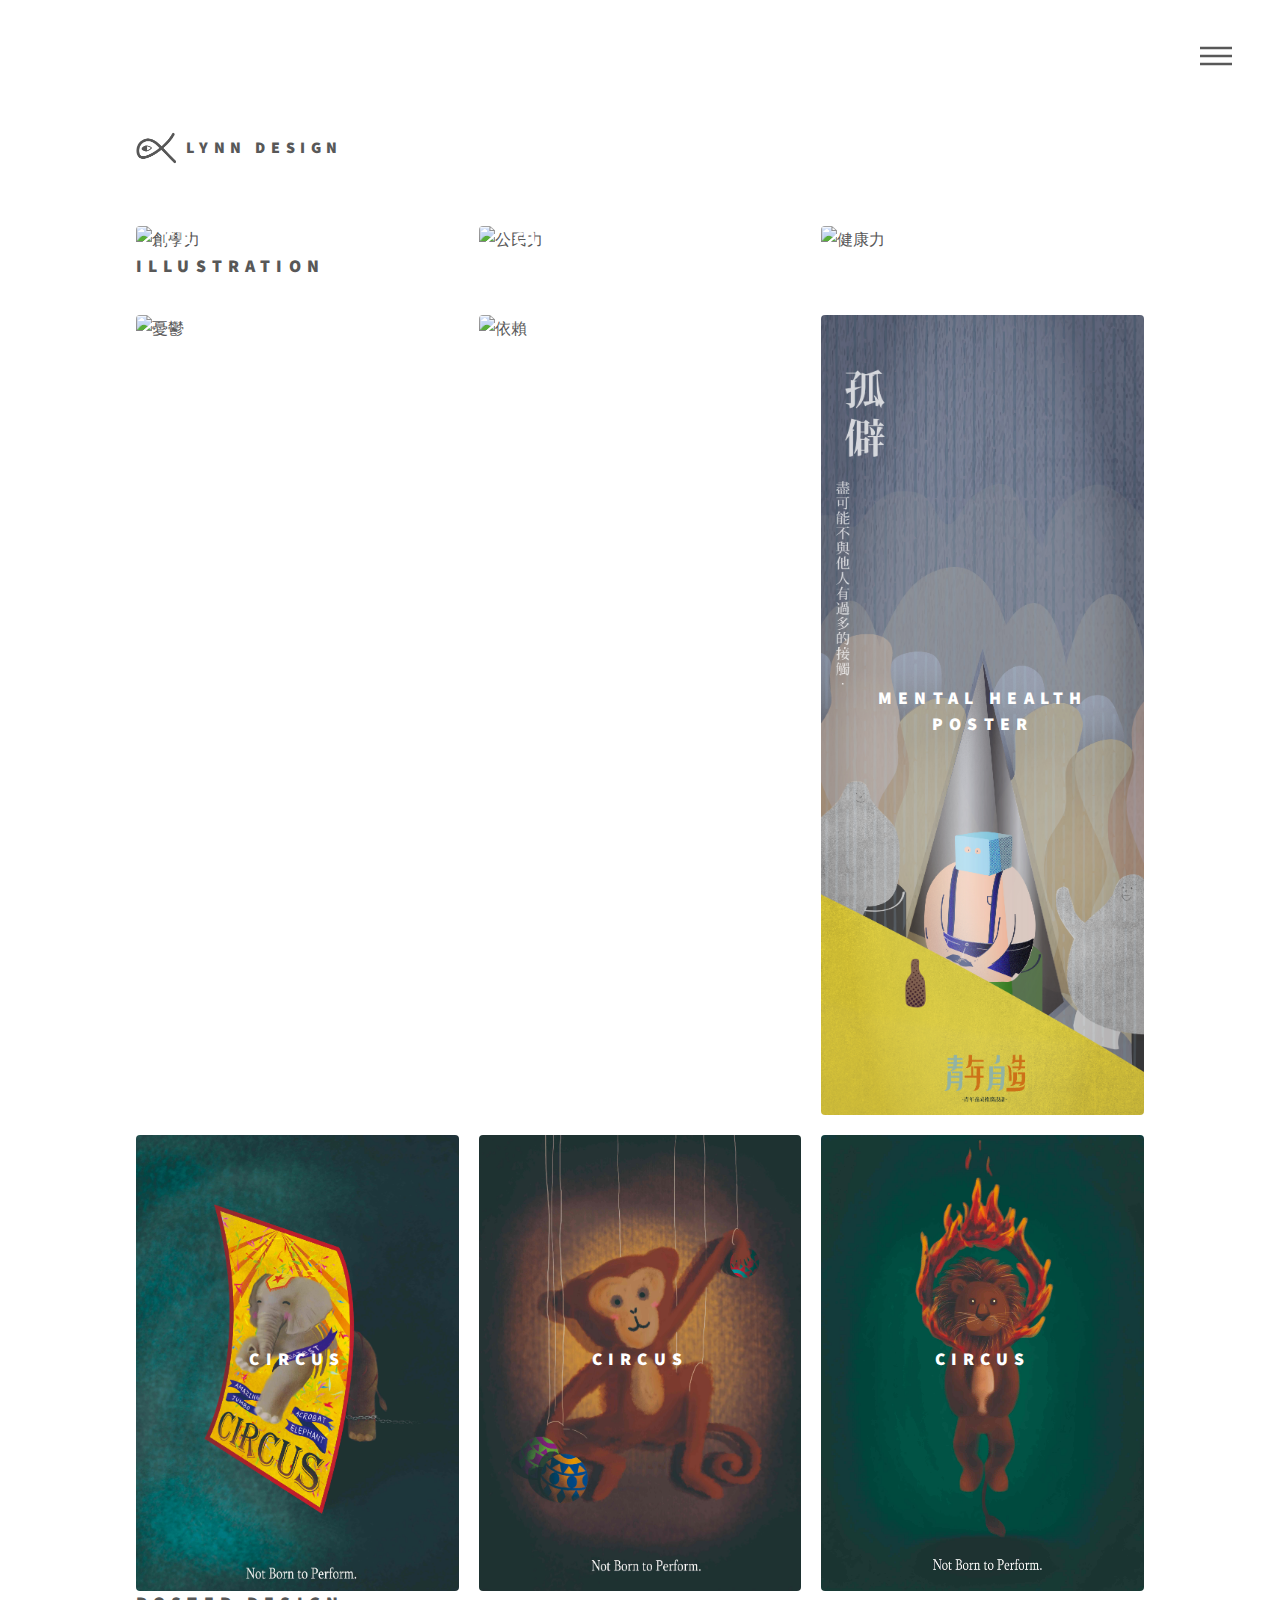
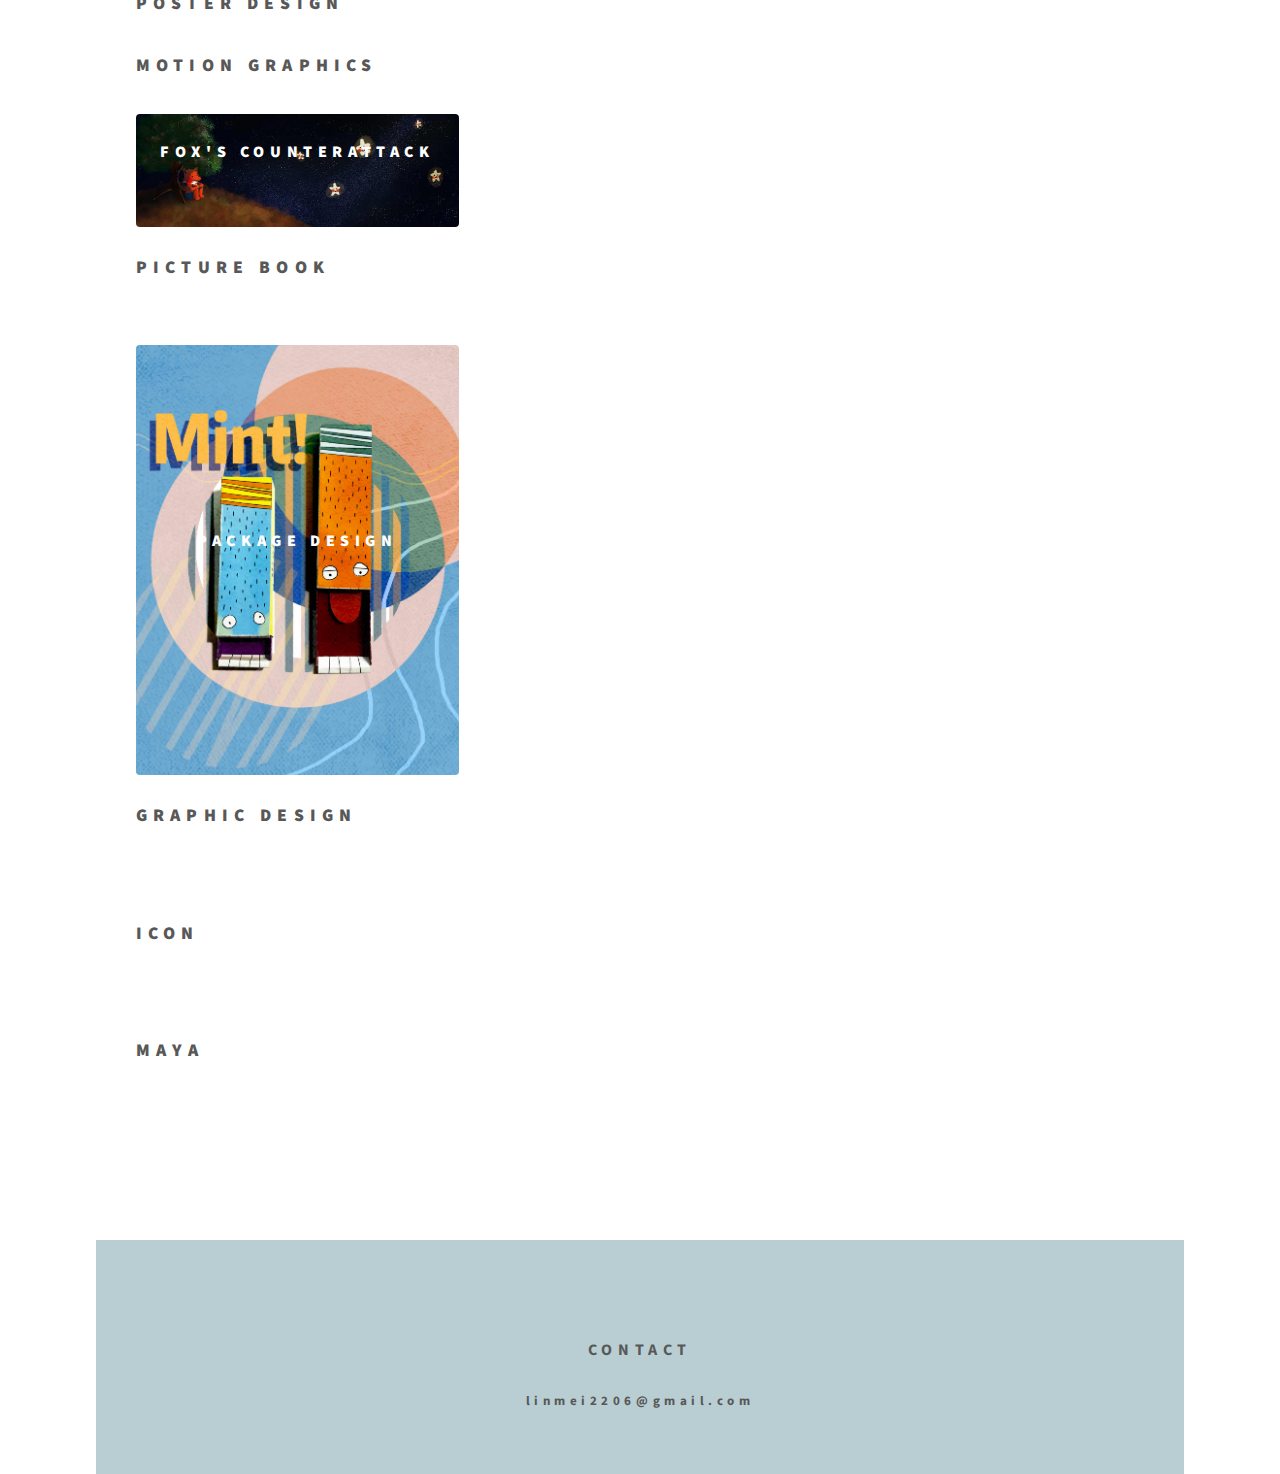
==== commit ea6940e7: "Add files via upload" ====
--- a/index.html
+++ b/index.html
@@ -47,9 +47,9 @@
 							<li><a href="poster.html">Poster Design</a></li>
 							<li><a href="motion.html">Motion Graphics</a></li>
 							<li><a href="picture.html">Picture Book</a></li>
-                          <li><a href="icon.html">Icon</a></li>
+                            <li><a href="icon.html">Icon</a></li>
                             <li><a href="maya.html">Maya</a></li>
-                            <li><a href="product.html">Product Design</a></li>
+                            <li><a href="graphic.html">Graphic Design</a></li>
 						</ul>
 					</nav>
 
@@ -105,7 +105,7 @@
 									<span class="image">
 										<img src="images/pic16.jpg" alt="憂鬱" />
 									</span>
-									<a href="poster.html">
+									<a href="poster1.html">
 										<h2>mental health poster</h2>
 										<div class="content">
 									    <p><h4>melancholy</h4></p>
@@ -116,7 +116,7 @@
 									<span class="image">
 										<img src="images/pic18.jpg" alt="依賴" />
 									</span>
-									<a href="poster.html">
+									<a href="poster1.html">
 										<h2>mental health poster</h2>
 										<div class="content">
 											<p><h4>depend</h4></p>
@@ -127,12 +127,47 @@
 									<span class="image">
 									<img src="images/pic19.jpg" alt="孤僻" />
 									</span>
-									<a href="poster.html">
+									<a href="poster1.html">
 										<h2>mental health poster</h2>
 										<div class="content">
 											<p><h4>unsocial</h4></p>
 										</div>
-									</a></article></section>
+									</a></article>
+                                    
+                                    <article class="style5">
+									<span class="image">
+									<img src="images/pic42.jpg" alt="" />
+									</span>
+									<a href="poster2.html">
+										<h2>circus</h2>
+										<div class="content">
+											<p><h4></h4></p>
+										</div>
+									</a></article>
+                                                                     
+                                    <article class="style3">
+									<span class="image">
+									<img src="images/pic44.jpg" alt="" />
+									</span>
+									<a href="poster2.html">
+										<h2>circus</h2>
+										<div class="content">
+											<p><h4></h4></p>
+										</div>
+									</a></article>
+                                    
+                                    
+                                    <article class="style5">
+									<span class="image">
+									<img src="images/pic43.jpg" alt="" />
+									</span>
+									<a href="poster2.html">
+										<h2>circus</h2>
+										<div class="content">
+											<p><h4></h4></p>
+										</div>
+									</a>
+                                    </article></section>
                                     
                                 <h2>Poster Design</h2>
                                  
@@ -174,11 +209,11 @@
                                     <h2>Motion Graphics</h2>
                                   
                                     
-								</article>
+								
                                 <section class="tiles">
 								<article class="style6">
 									<span class="image">
-										<img src="images/pic24.PNG" alt="" />
+										<img src="images/pic24.jpg" alt="" />
 									</span>
 									<a href="picture.html">
 										<h3>Fox's Counterattack</h3>
@@ -186,10 +221,23 @@
 											
 										</div>
 									</a></article></section>
-                                      <h2>picture book</h2>
+                                      <br><h2>picture book</h2></br>
                                       
+                                      <section class="tiles">
+								<article class="style6">
+									<span class="image">
+										<img src="images/pic46.jpg" alt="" />
+									</span>
+									<a href="graphic.html">
+										<h3>Package Design</h3>
+										<div class="content">
+                                        <p><h4>mint! poster</h4></p>
+											
+										</div>
+									</a></article></section>
+                                      <br><h2>Graphic Design</h2></br>
                                      
-								</article>
+								
                                 <section class="tiles">
 								<article class="style4">
 									<span class="image">
@@ -268,4 +316,4 @@
 			<script src="assets/js/main.js"></script>
 
 	</body>
-</html>
+</html>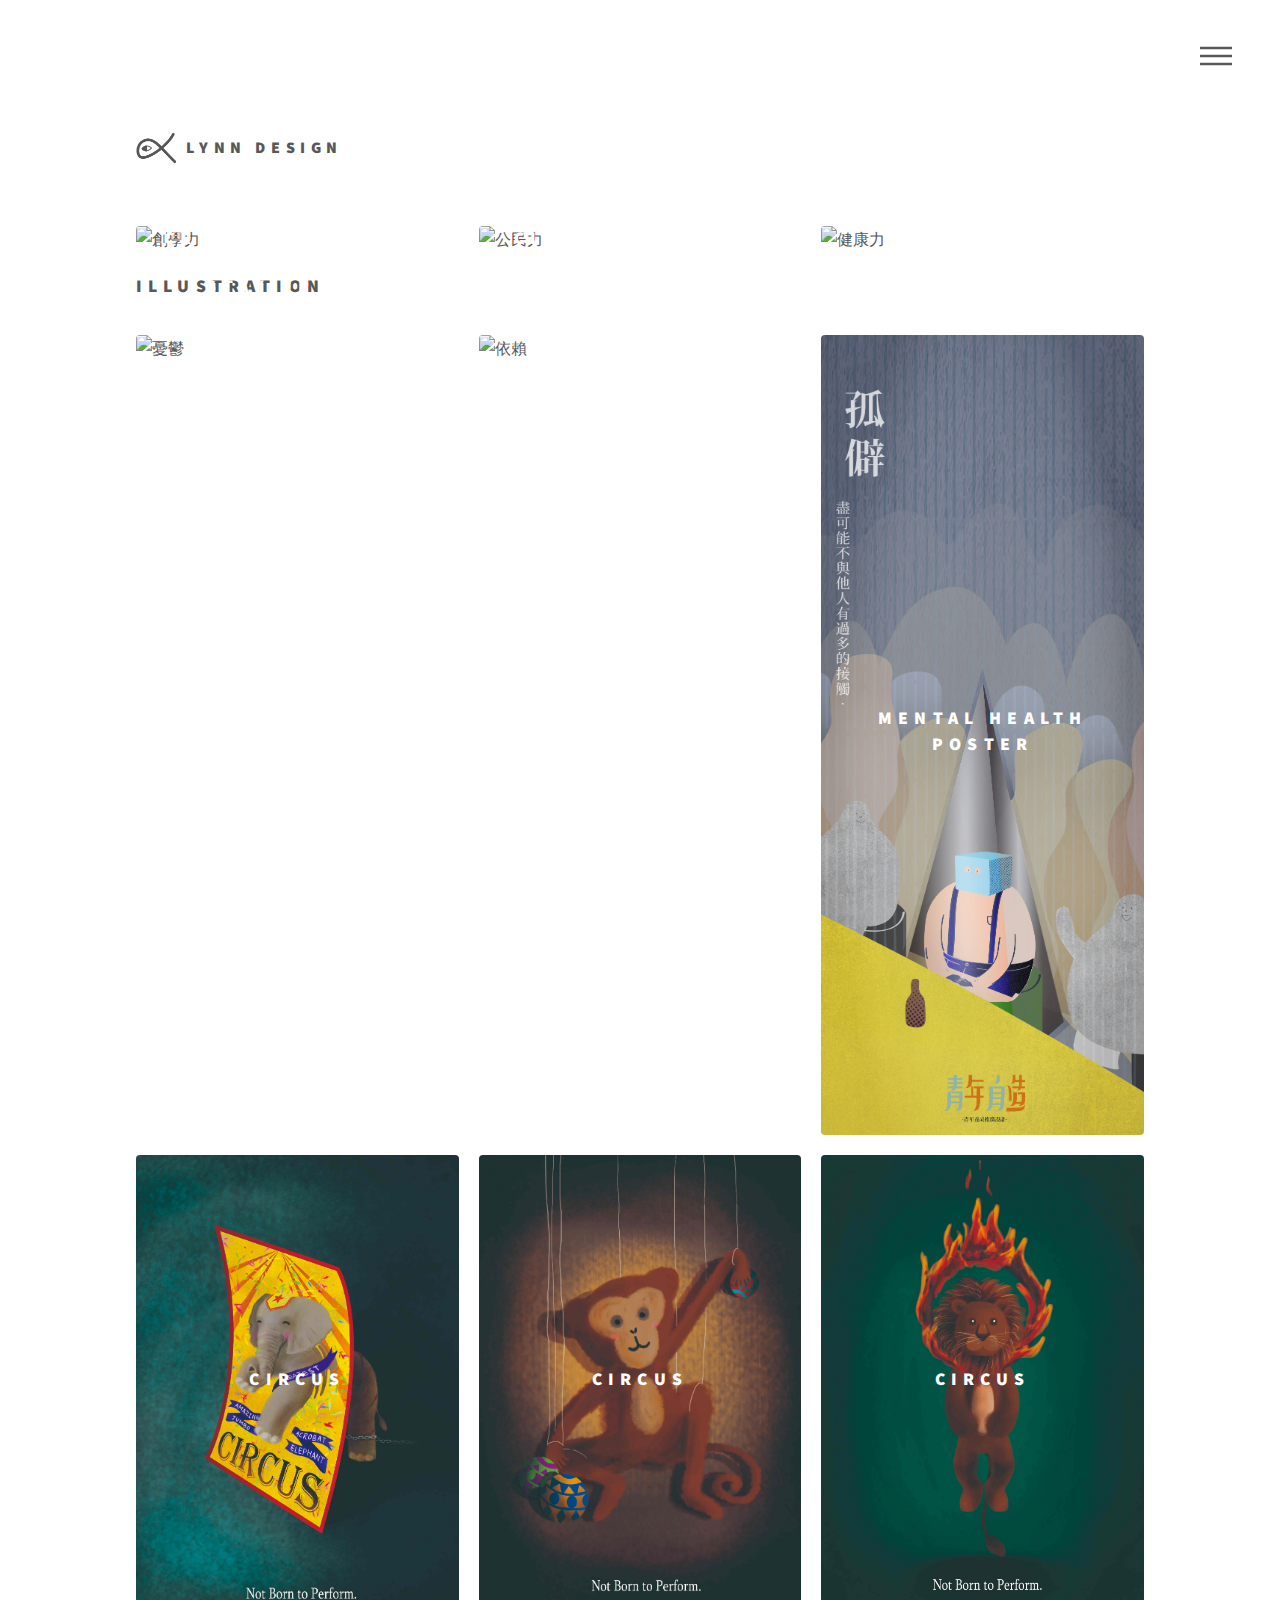
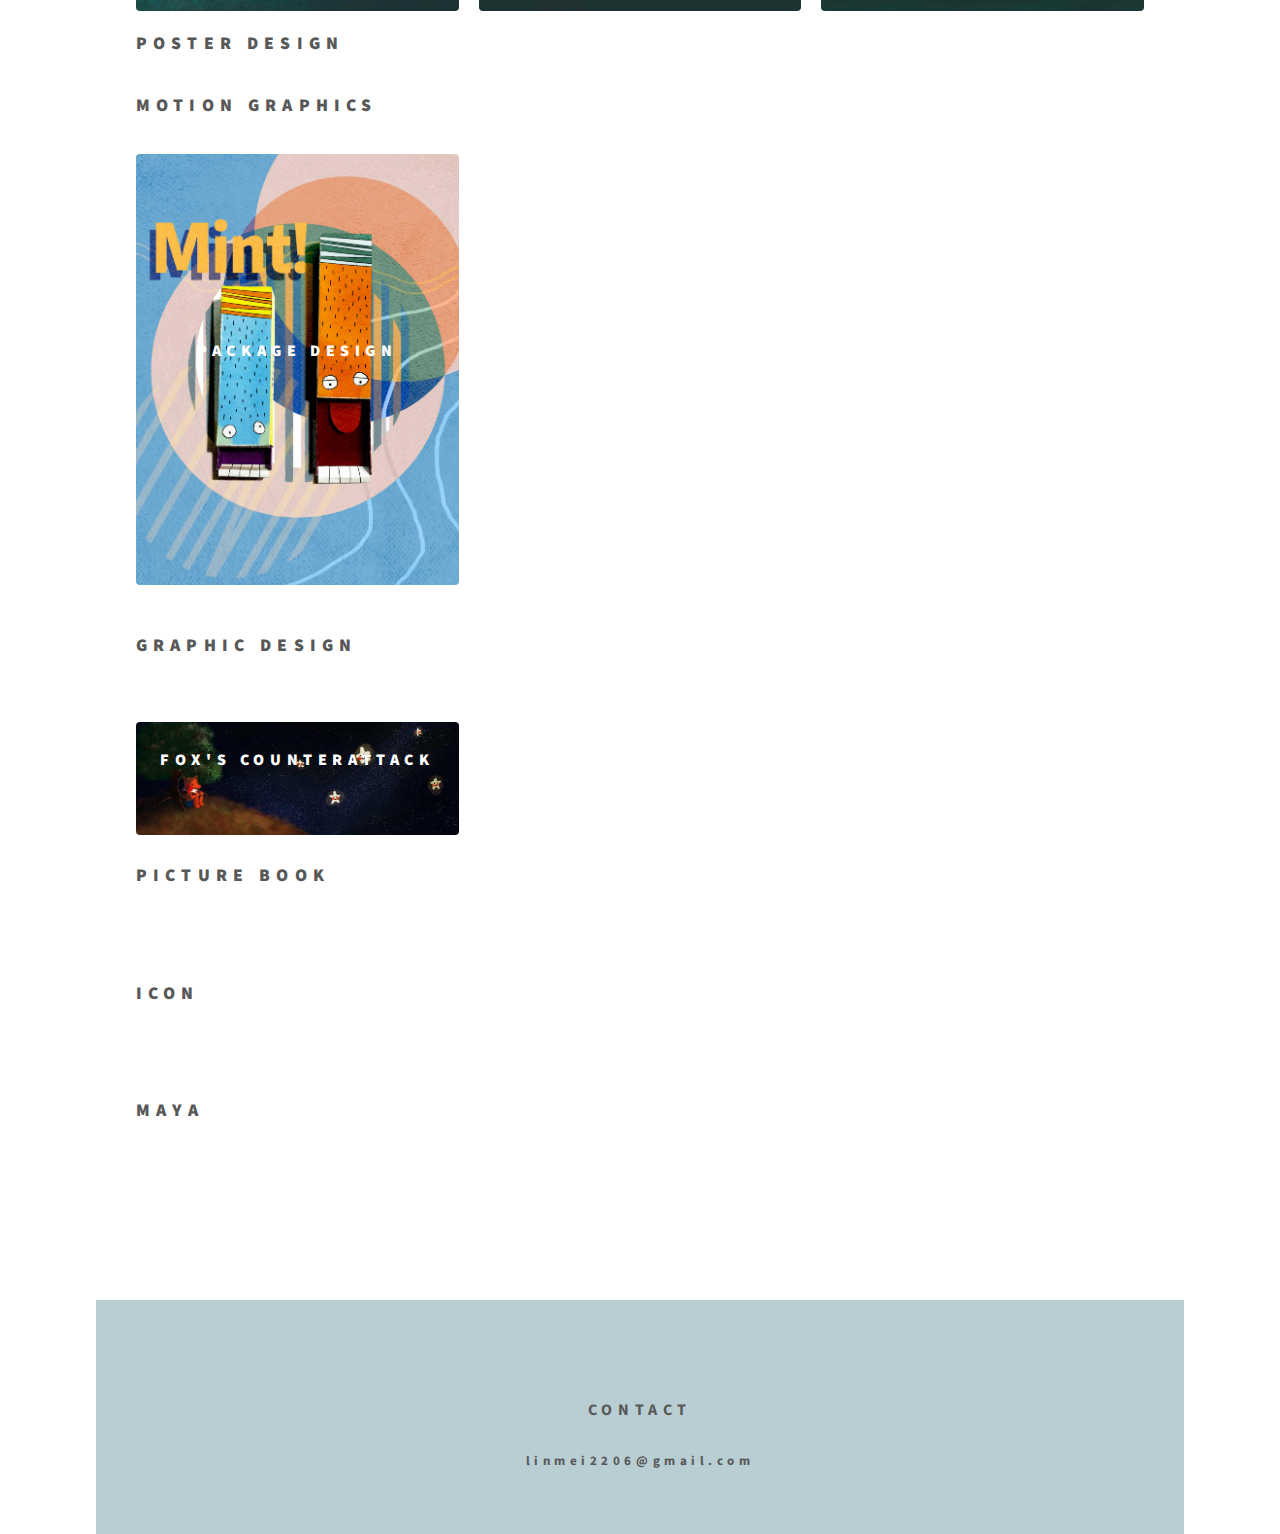
==== commit a3d784a3: "Add files via upload" ====
--- a/index.html
+++ b/index.html
@@ -41,15 +41,14 @@
 					<nav id="menu">
 						<h2>Menu</h2>
 						<ul>
-                            <li><a href="index.html">Home</a></li>
-							<li><a href="about.html">About Me</a></li>
+                             <li><a href="index.html">Home</a></li>                            <li><a href="about.html">About Me</a></li>
 							<li><a href="illustration.html">Illustration</a></li>
 							<li><a href="poster.html">Poster Design</a></li>
+							 <li><a href="graphic.html">Graphic Design</a></li>
 							<li><a href="motion.html">Motion Graphics</a></li>
 							<li><a href="picture.html">Picture Book</a></li>
-                            <li><a href="icon.html">Icon</a></li>
+                          <li><a href="icon.html">Icon</a></li>
                             <li><a href="maya.html">Maya</a></li>
-                            <li><a href="graphic.html">Graphic Design</a></li>
 						</ul>
 					</nav>
 
@@ -95,11 +94,20 @@
 								  <div class="content">
 											<p><h4>Youth Policy Paper-Young Makers</h4></p>
 									  </div>
+								  </a></article>
+									
+									<article class="style3">
+									<span class="image">
+										<img src="images/pic48.jpg" alt="" />
+									</span>
+								  <a href="illustration.html">
+										<h2>stay up late</h2>
+								  <div class="content">
+											<p><h4></h4></p>
+									  </div>
 								  </a></article></section>
-                                        <h2>illustration</h2>
-                                        
-                                     
-								</article>
+                                        <h2>illustration</h2></article>
+							
                                 <section class="tiles">
 								<article class="style4">
 									<span class="image">
@@ -167,7 +175,20 @@
 											<p><h4></h4></p>
 										</div>
 									</a>
-                                    </article></section>
+                                    </article>
+
+                                  <article class="style5">
+									<span class="image">
+									<img src="images/pic47.jpg" alt="" />
+									</span>
+									<a href="poster3.html">
+										<h2></h2>
+										<div class="content">
+											<p><h4>Toulouse Lautrec  x the little prince</h4></p>
+										</div>
+									</a></article>
+
+                                    </section>
                                     
                                 <h2>Poster Design</h2>
                                  
@@ -195,7 +216,8 @@
 										</div>
 									</a>
 								</article>
-								<article class="style1">
+									
+																		<article class="style1">
 									<span class="image">
 										<img src="images/pic22.gif" alt="" />
 									</span>
@@ -210,18 +232,7 @@
                                   
                                     
 								
-                                <section class="tiles">
-								<article class="style6">
-									<span class="image">
-										<img src="images/pic24.jpg" alt="" />
-									</span>
-									<a href="picture.html">
-										<h3>Fox's Counterattack</h3>
-										<div class="content">
-											
-										</div>
-									</a></article></section>
-                                      <br><h2>picture book</h2></br>
+                                
                                       
                                       <section class="tiles">
 								<article class="style6">
@@ -234,9 +245,69 @@
                                         <p><h4>mint! poster</h4></p>
 											
 										</div>
+									</a></article>
+
+                                    <article class="style6">
+									<span class="image">
+										<img src="images/pic57.jpg" alt="" />
+									</span>
+									<a href="graphic.html">
+										<h3> </h3>
+										<div class="content">
+                                        <p><h4>Advertising Design</h4></p>
+											
+										</div>
+									</a></article>
+
+                                   <article class="style6">
+									<span class="image">
+										<img src="images/pic58.jpg" alt="" />
+									</span>
+									<a href="graphic.html">
+										<h3>visual Design</h3>
+										<div class="content">
+                                        <p><h4></h4></p>
+											
+										</div>
+									</a></article>
+
+  <article class="style6">
+									<span class="image">
+										<img src="images/pichh.jpg" alt="" />
+									</span>
+									<a href="graphic.html">
+										<h3>layout Design</h3>
+										<div class="content">
+                                        <p><h4></h4></p>
+											
+										</div>
+									</a></article>
+
+  <article class="style6">
+									<span class="image">
+										<img src="images/picgg.jpg" alt="" />
+									</span>
+									<a href="graphic.html">
+										<h3>folding Design</h3>
+										<div class="content">
+                                        <p><h4></h4></p>
+											
+										</div>
 									</a></article></section>
                                       <br><h2>Graphic Design</h2></br>
                                      
+                                <section class="tiles">
+								<article class="style6">
+									<span class="image">
+										<img src="images/pic24.jpg" alt="" />
+									</span>
+									<a href="picture.html">
+										<h3>Fox's Counterattack</h3>
+										<div class="content">
+											
+										</div>
+									</a></article></section>
+                                      <br><h2>picture book</h2></br>
 								
                                 <section class="tiles">
 								<article class="style4">
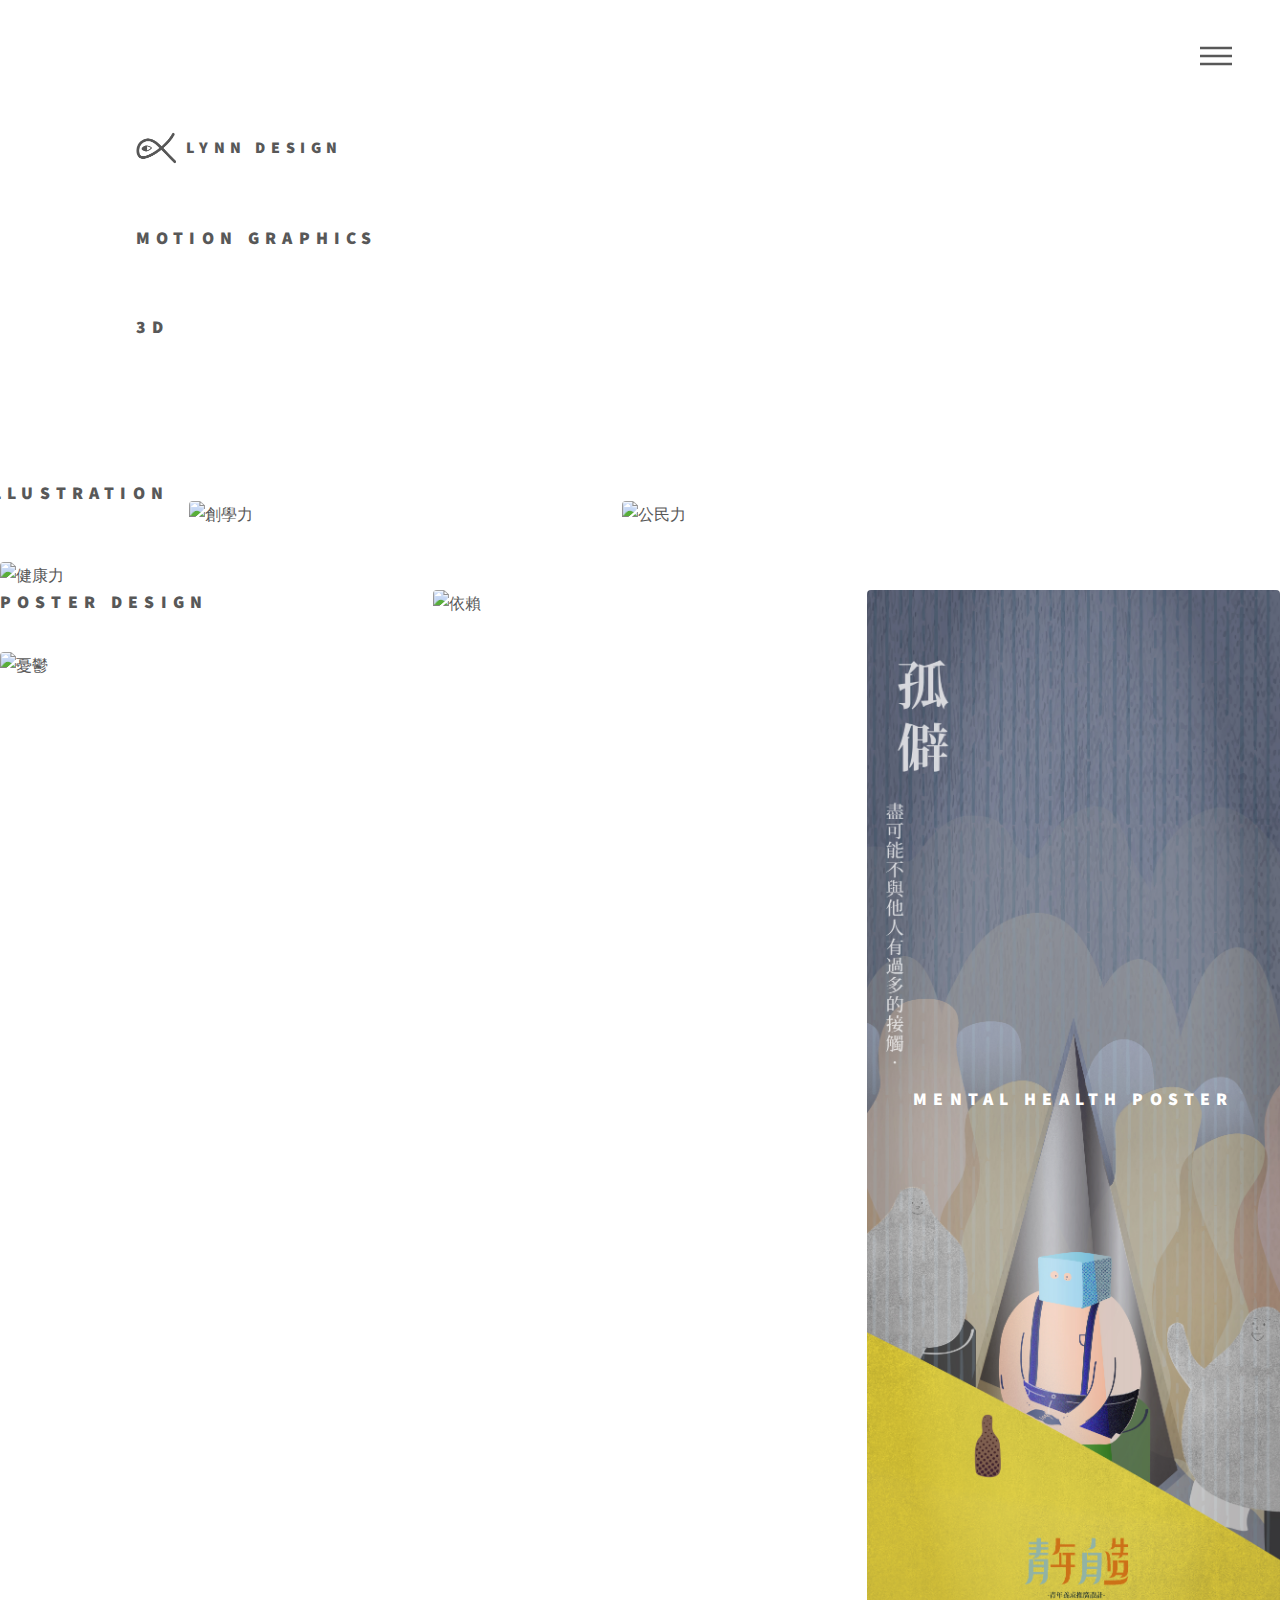
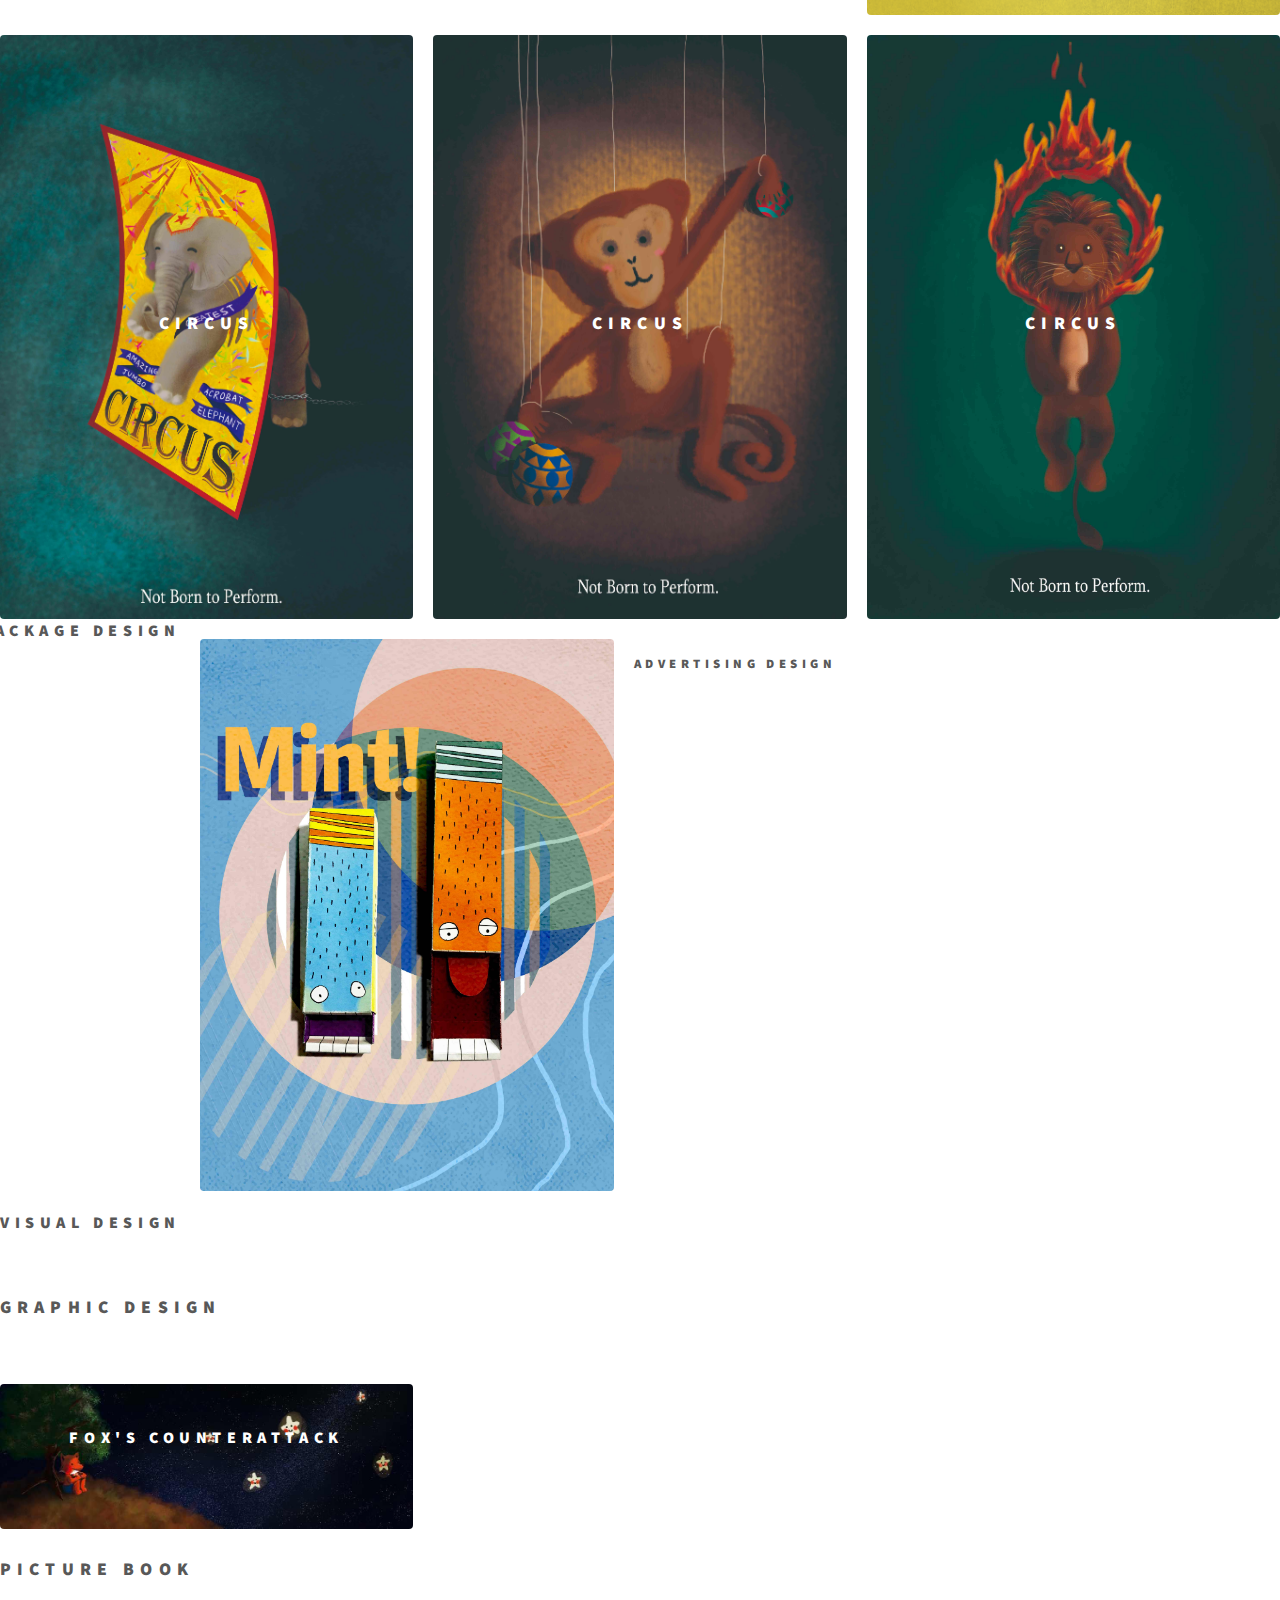
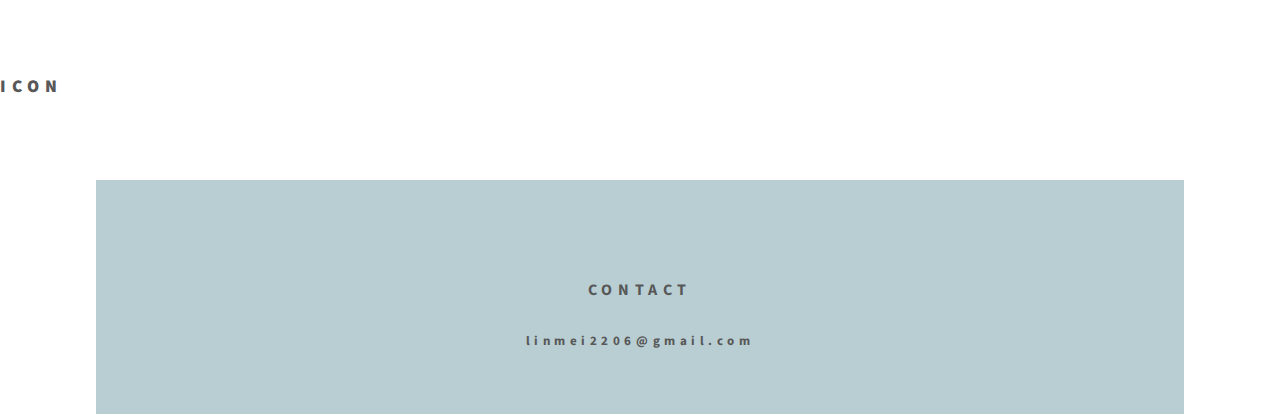
==== commit 25e1f149: "Update index.html" ====
--- a/index.html
+++ b/index.html
@@ -25,7 +25,7 @@
 						<div class="inner">
 
 							<!-- Logo -->
-								<a href="index.html" class="logo"><span class="title"><a href="index.html" class="logo"><span class="symbol"><img src="images/logo.png" alt="" /></span><span class="title">Lynn Design<span></a>
+								<a href="index.html" class="logo"><span class="title"><a href="index.html" class="logo"><span class="symbol"><img src="images/logo.png" alt="" /></span><span class="title">Lynn Design</span></a>
 
 							<!-- Nav -->
 								<nav>
@@ -33,7 +33,6 @@
 										<li><a href="#menu">Menu</a></li>
 									</ul>
 								</nav>
-
 						</div>
 					</header>
 
@@ -43,13 +42,13 @@
 						<ul>
                              <li><a href="index.html">Home</a></li>                            <li><a href="about.html">About Me</a></li>
 							<li><a href="illustration.html">Illustration</a></li>
+							<li><a href="maya.html">3D</a></li>
 							<li><a href="poster.html">Poster Design</a></li>
 							 <li><a href="graphic.html">Graphic Design</a></li>
 							<li><a href="motion.html">Motion Graphics</a></li>
 							<li><a href="picture.html">Picture Book</a></li>
                           <li><a href="icon.html">Icon</a></li>
-                            <li><a href="maya.html">Maya</a></li>
-						</ul>
+                         						</ul>
 					</nav>
 
 				<!-- Main -->
@@ -61,8 +60,84 @@
                                                             </p>
                                                             <p>
                                                             </p>
-                                                            
+							 
+                                                      <section class="tiles">
+									
+								<article class="style2">
+							<div><h2>Motion Graphics</h2></div>
+									<span class="image">
+										<img src="images/pic20.gif" alt="" />
+									</span>
+									<a href="motion.html">
+										<h2>creative studying</h2>
+										<div class="content">
+											<p><h4>Youth Policy Paper-Young Makers</h4></p>
+										</div>
+										<div class="content">
+											<p></p>
+										</div>
+									</a>
+								</article>
+								<article class="style3">
+									<span class="image">
+										<img src="images/pic21.gif" alt="" />
+									</span>
+									<a href="motion.html">
+										<h2>Civic Competence</h2>
+										<div class="content">
+											<p><h4>Youth Policy Paper-Young Makers</h4></p>
+										</div>
+										<div class="content">
+											<p></p>
+										</div>
+									</a>
+								</article>
+										<article class="style1">
+									<span class="image">
+										<img src="images/pic22.gif" alt="" />
+									</span>
+									<a href="motion.html">
+										<h2>Health</h2>
+								  <div class="content">
+											<p><h4>Youth Policy Paper-Young Makers</h4></p>
+									  </div>
+										<div class="content">
+											<p></p>
+										</div>
+									</a></article></section>				  
+		                               
+                                <section class="tiles">
+									 
+								<article class="style4">
+									<div> <br><h2>3D</h2></br></div>
+									<span class="image">
+										<img src="images/pic34.jpg" alt="" />
+									</span>
+									<a href="maya.html">
+										<h2>project 1</h2>
+										<div class="content">
+											<p></p>
+										</div>
+									</a>
+                                </article>
+                                
+								<article class="style4">
+									<span class="image">
+										<img src="images/pic38.jpg" alt="" />
+									</span>
+									<a href="maya.html">
+										<h2>project 2</h2>
+										<div class="content">
+											<p></p>
+										</div>
+									</a>
+								</article>
+							</section>
+                           
+						</div>
+					</div>
 							<section class="tiles">
+								<h2>illustration</h2>
 								<article class="style1">
 									<span class="image">
 										<img src="images/pic01.jpg" alt="創學力" />
@@ -106,10 +181,13 @@
 											<p><h4></h4></p>
 									  </div>
 								  </a></article></section>
-                                        <h2>illustration</h2></article>
-							
+                                       </article>
+							    
+                                
                                 <section class="tiles">
+									
 								<article class="style4">
+									<div><h2>Poster Design</h2></div>
 									<span class="image">
 										<img src="images/pic16.jpg" alt="憂鬱" />
 									</span>
@@ -189,58 +267,27 @@
 									</a></article>
 
                                     </section>
-                                    
-                                <h2>Poster Design</h2>
+                                
                                  
 								</article>
-                                <section class="tiles">
-								<article class="style2">
-									<span class="image">
-										<img src="images/pic20.gif" alt="" />
-									</span>
-									<a href="motion.html">
-										<h2></h2>
-										<div class="content">
-											<p></p>
-										</div>
-									</a>
-								</article>
-								<article class="style3">
-									<span class="image">
-										<img src="images/pic21.gif" alt="" />
-									</span>
-									<a href="motion.html">
-										<h2></h2>
-										<div class="content">
-											<p></p>
-										</div>
-									</a>
-								</article>
+                               
 									
-																		<article class="style1">
-									<span class="image">
-										<img src="images/pic22.gif" alt="" />
-									</span>
-									<a href="motion.html">
-										<h2></h2>
-										<div class="content">
-											<p></p>
-										</div>
-									</a></article></section>
-                                    
-                                    <h2>Motion Graphics</h2>
+																	
+                                    
+                                    
                                   
                                     
 								
                                 
                                       
                                       <section class="tiles">
+										  <div><h3>Package Design</h3></div>
 								<article class="style6">
 									<span class="image">
 										<img src="images/pic46.jpg" alt="" />
 									</span>
 									<a href="graphic.html">
-										<h3>Package Design</h3>
+										
 										<div class="content">
                                         <p><h4>mint! poster</h4></p>
 											
@@ -248,23 +295,25 @@
 									</a></article>
 
                                     <article class="style6">
+										 <p><h4>Advertising Design</h4></p>
 									<span class="image">
 										<img src="images/pic57.jpg" alt="" />
 									</span>
 									<a href="graphic.html">
 										<h3> </h3>
 										<div class="content">
-                                        <p><h4>Advertising Design</h4></p>
+                                       
 											
 										</div>
 									</a></article>
 
                                    <article class="style6">
+									   <div><h3>visual Design</h3></div>
 									<span class="image">
 										<img src="images/pic58.jpg" alt="" />
 									</span>
 									<a href="graphic.html">
-										<h3>visual Design</h3>
+										
 										<div class="content">
                                         <p><h4></h4></p>
 											
@@ -325,34 +374,6 @@
                             <br><h2>icon</h2></br>
                             
                         
-                                <section class="tiles">
-								<article class="style4">
-									<span class="image">
-										<img src="images/pic34.jpg" alt="" />
-									</span>
-									<a href="maya.html">
-										<h2>project 1</h2>
-										<div class="content">
-											<p></p>
-										</div>
-									</a>
-                                </article>
-                                
-								<article class="style4">
-									<span class="image">
-										<img src="images/pic38.jpg" alt="" />
-									</span>
-									<a href="maya.html">
-										<h2>project 2</h2>
-										<div class="content">
-											<p></p>
-										</div>
-									</a>
-								</article>
-							</section>
-                            <br><h2>maya</h2></br>
-						</div>
-					</div>
 
 				<p>
 				      <!-- Footer -->
@@ -387,4 +408,4 @@
 			<script src="assets/js/main.js"></script>
 
 	</body>
-</html>+</html>
